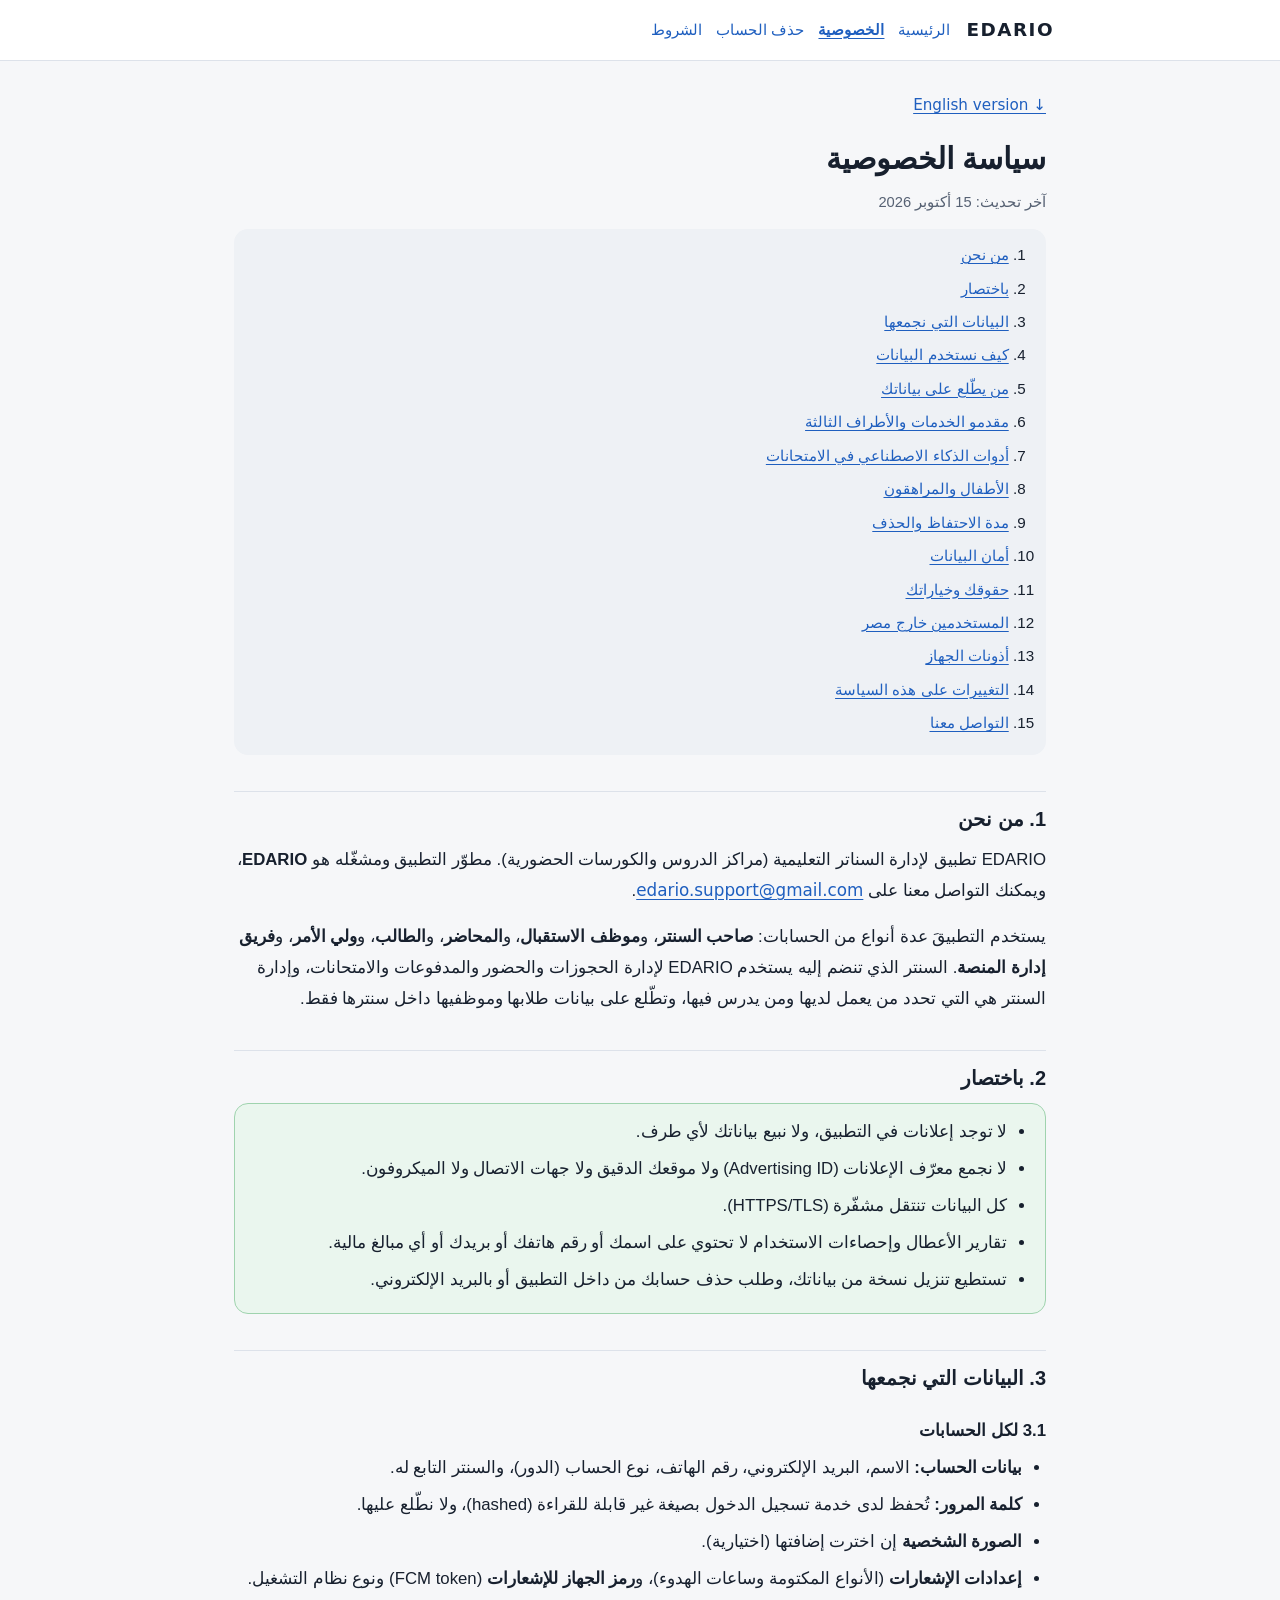
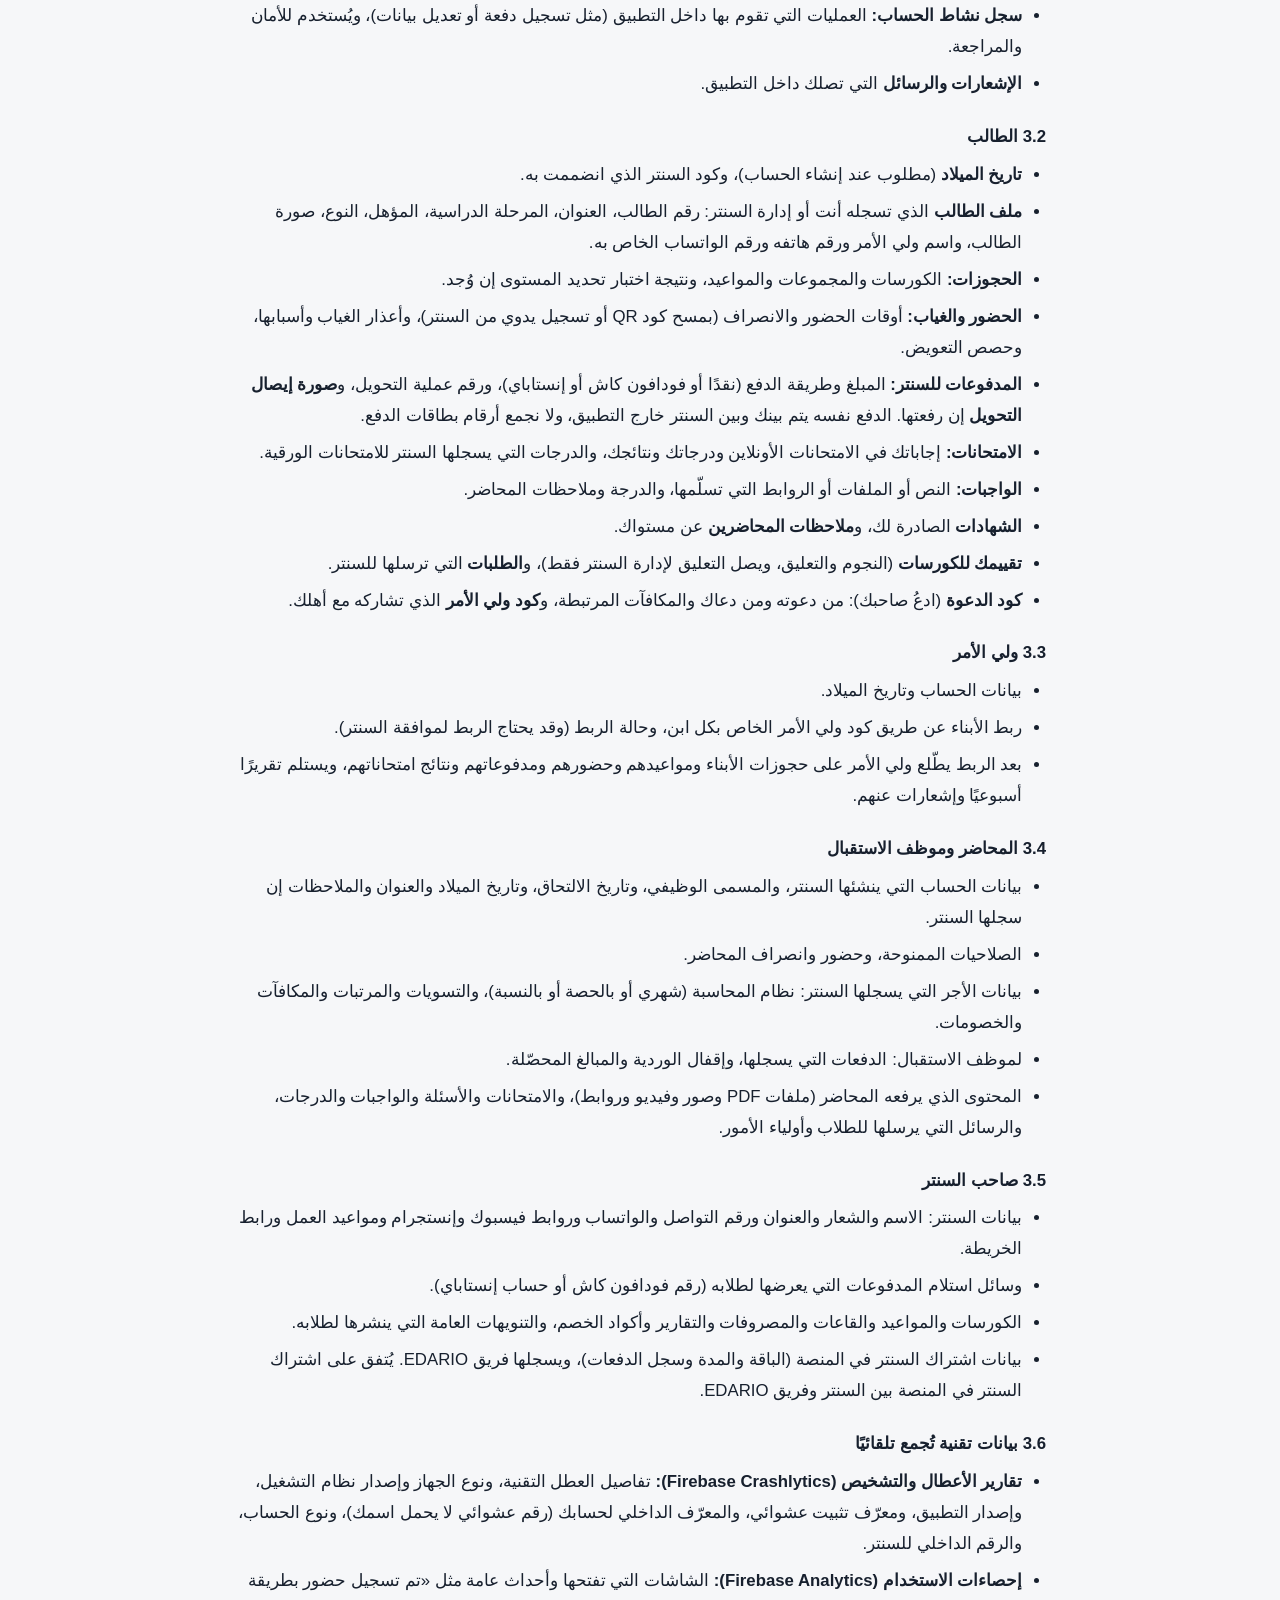
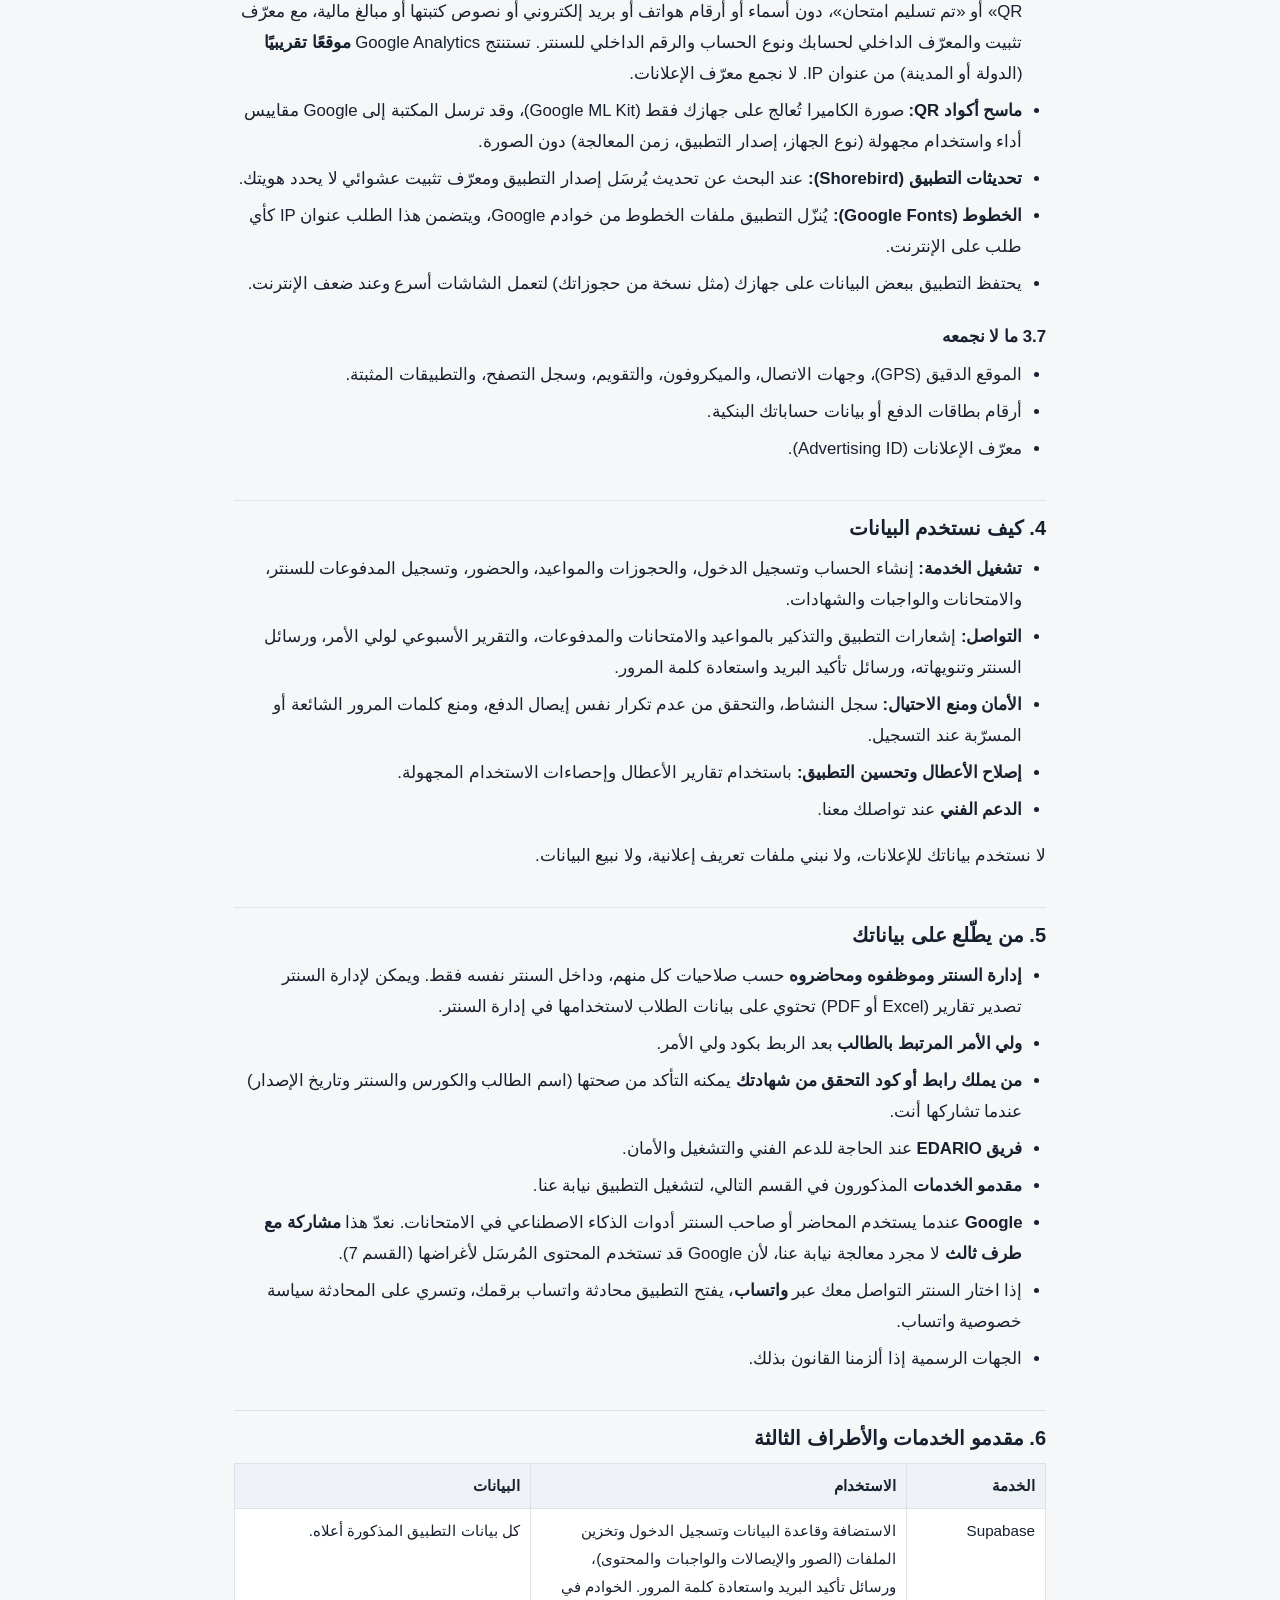
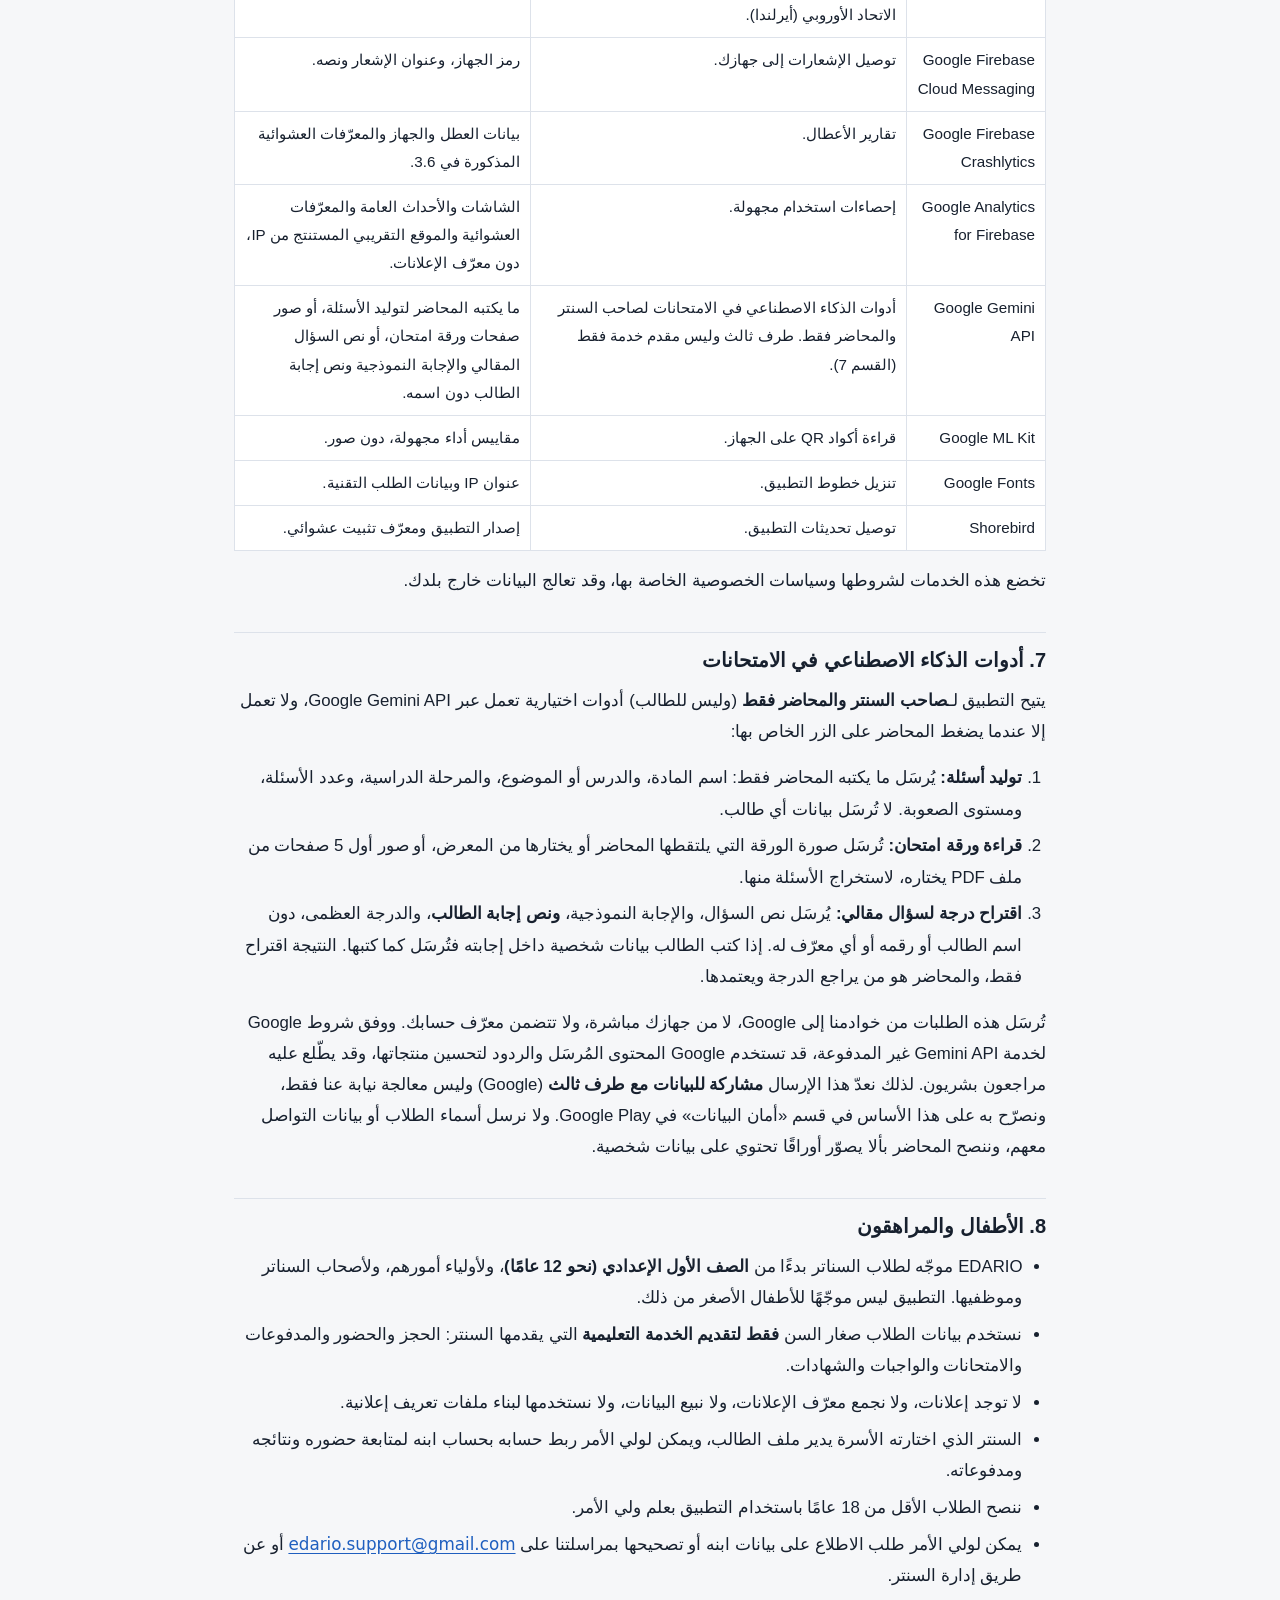
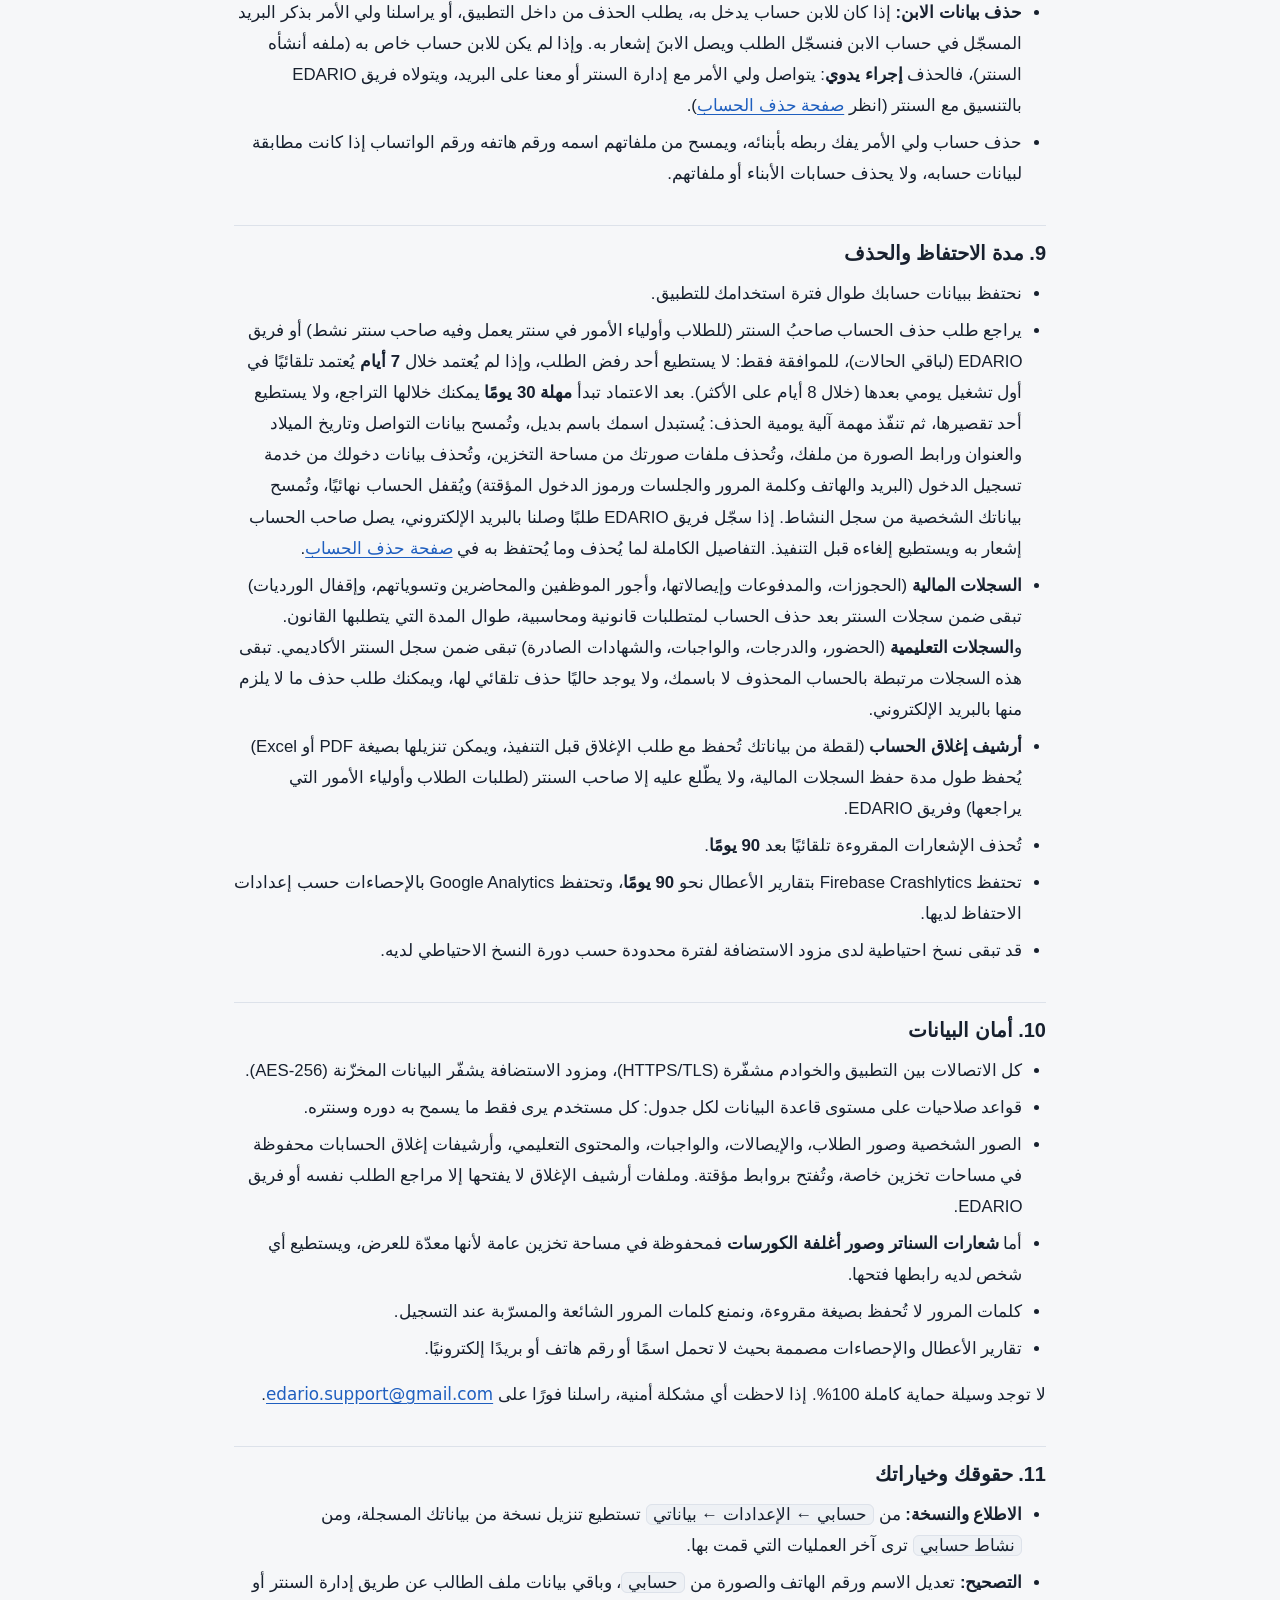
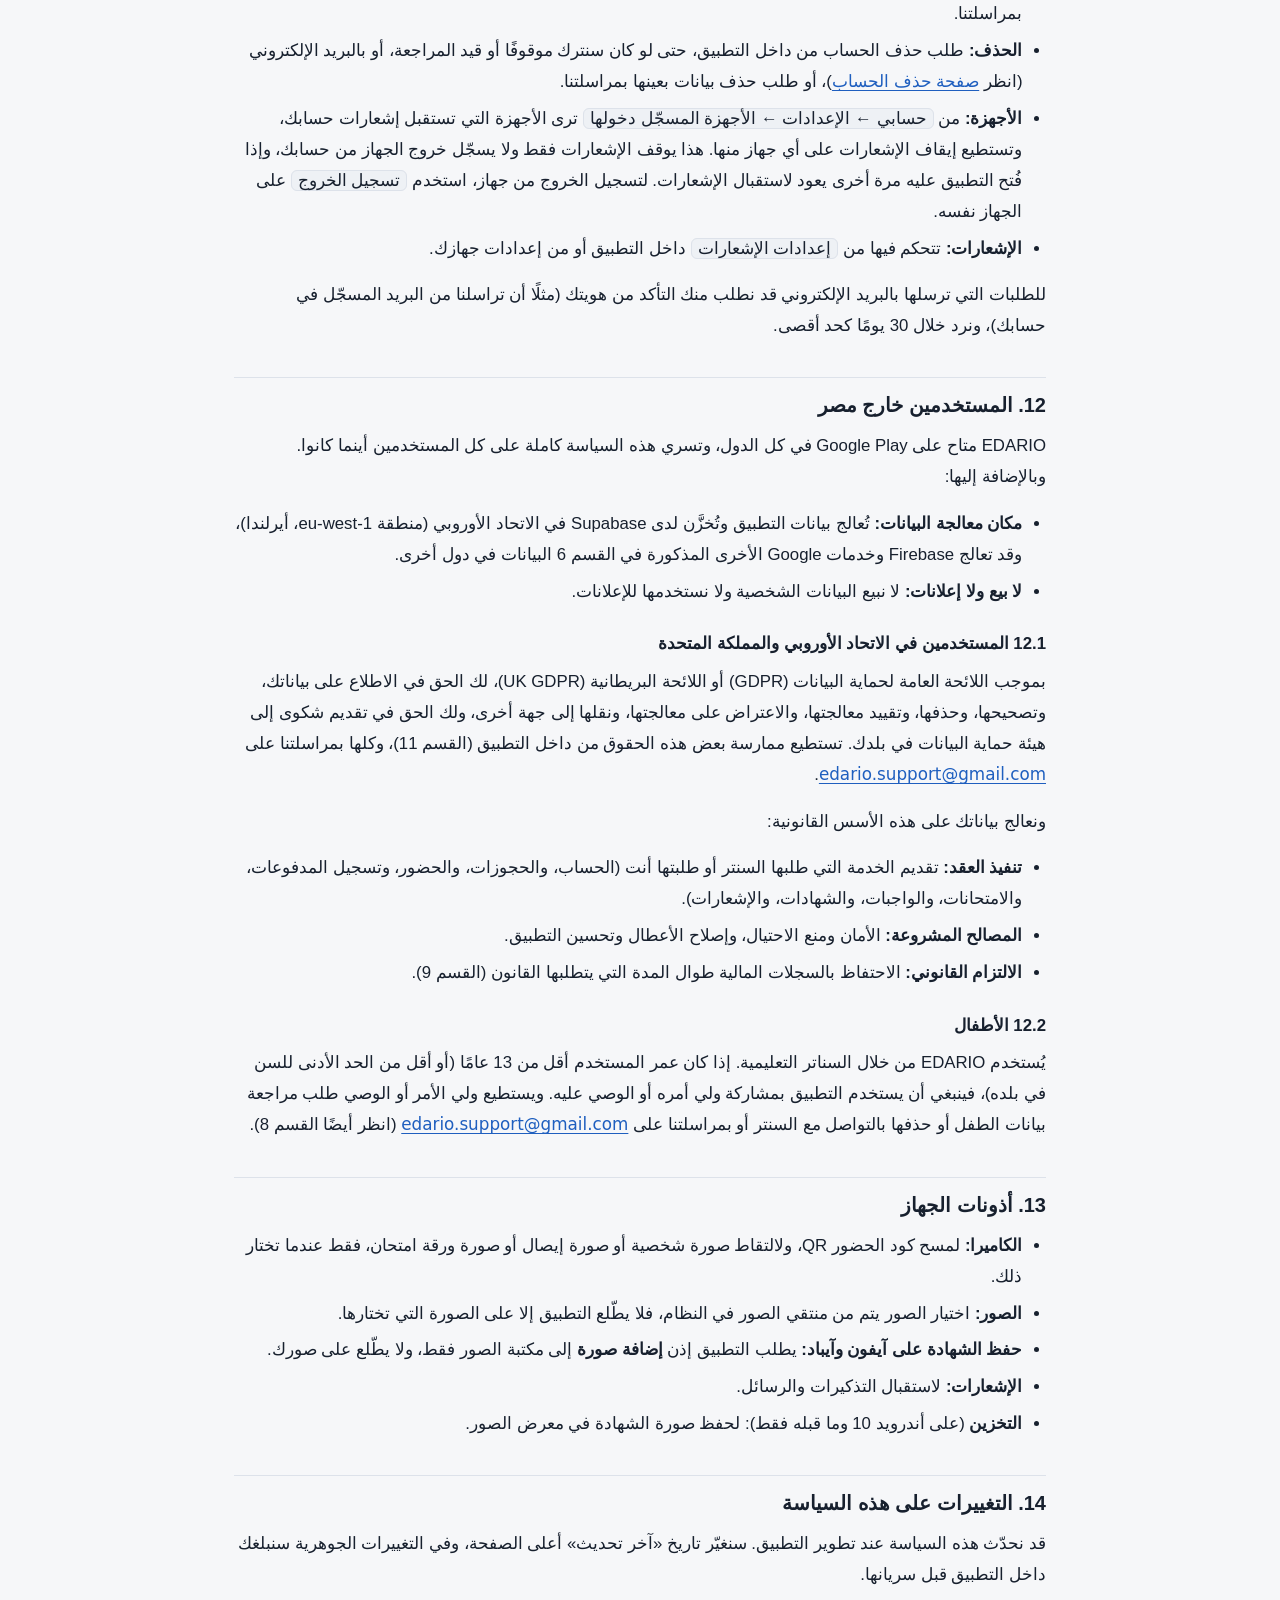
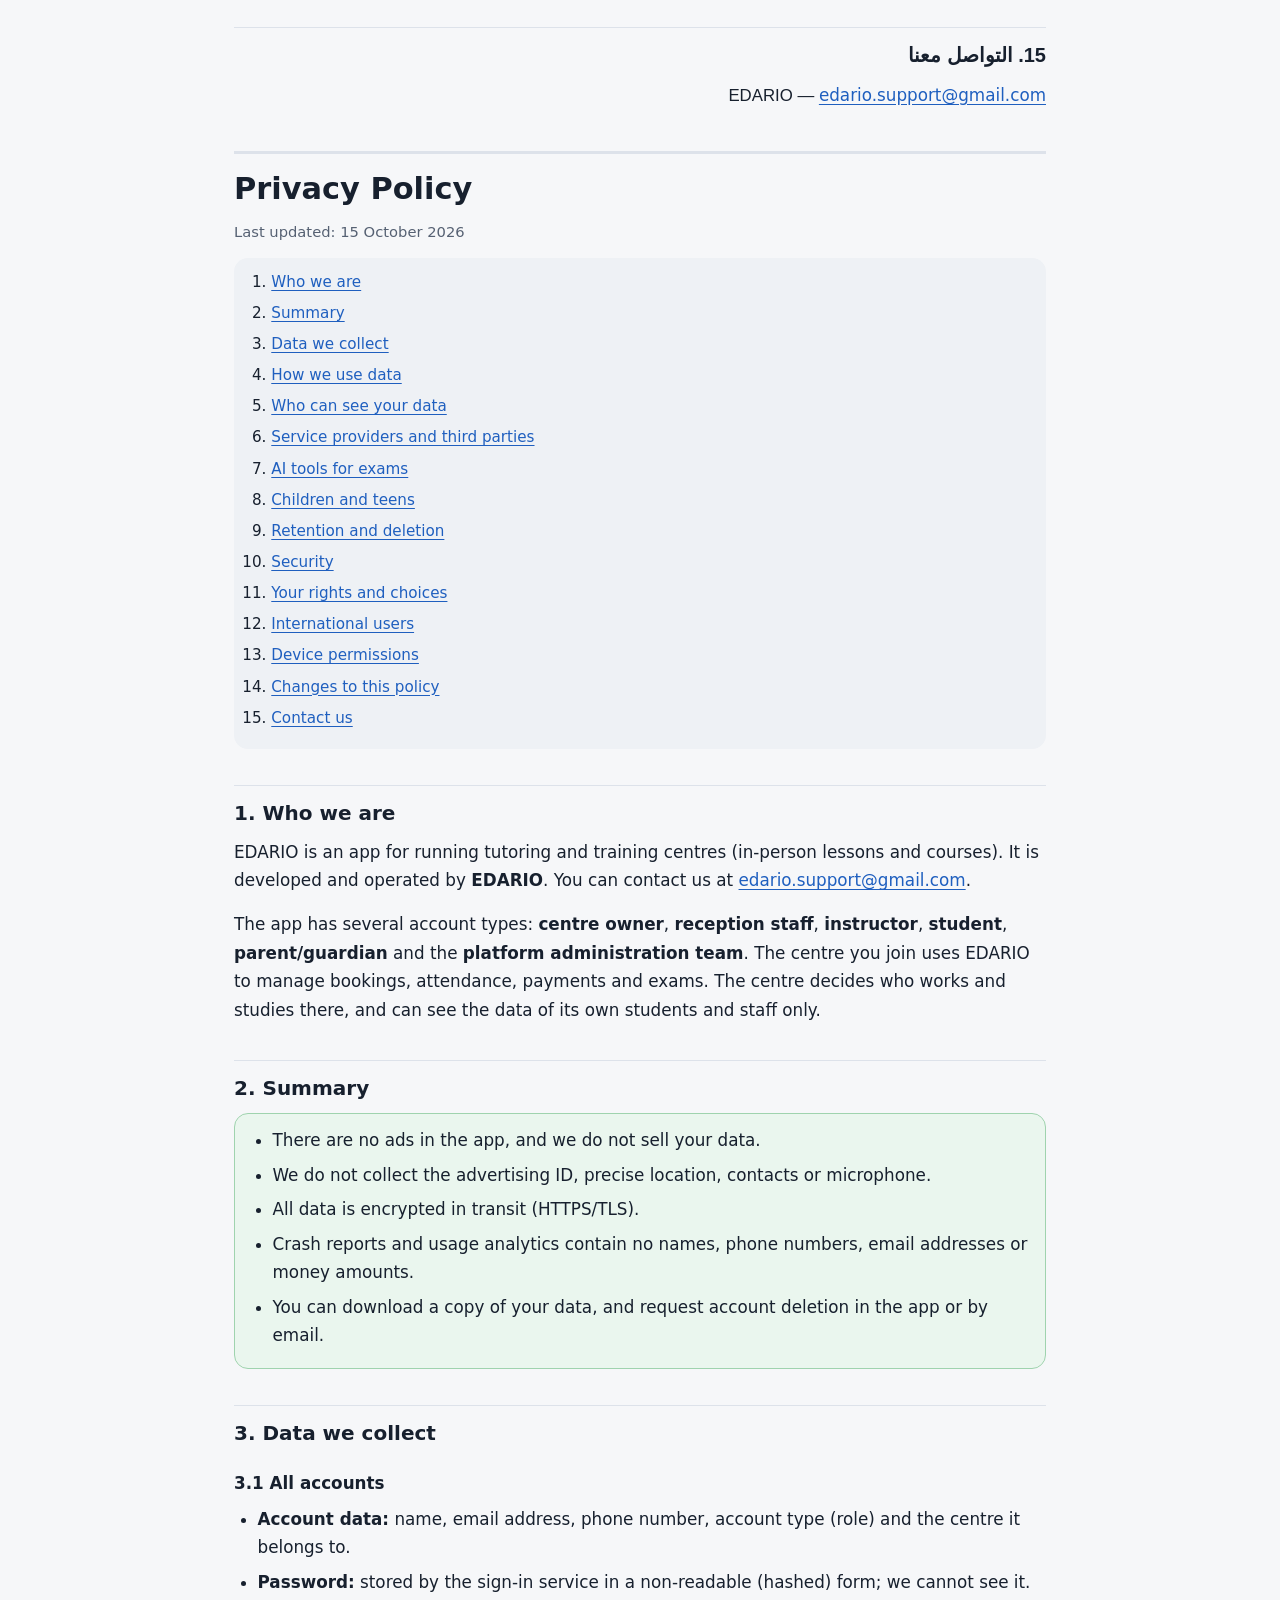
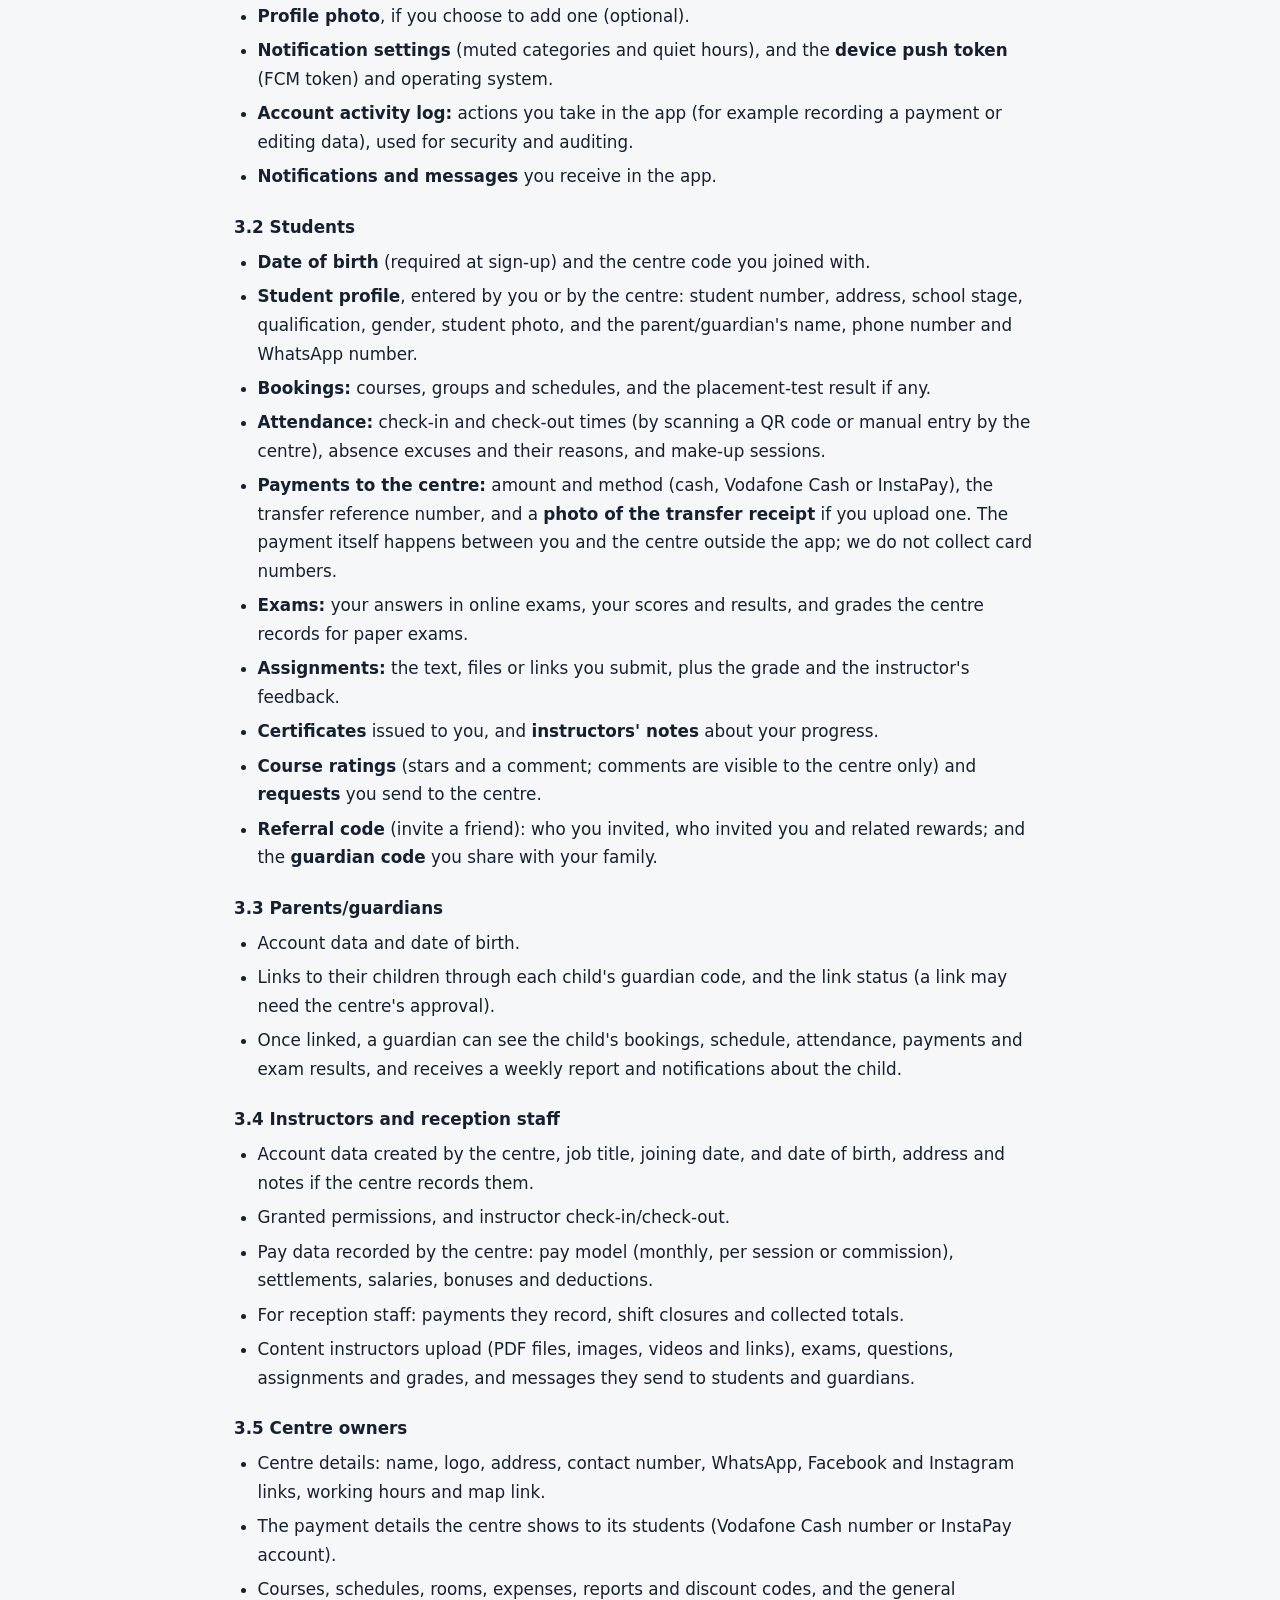
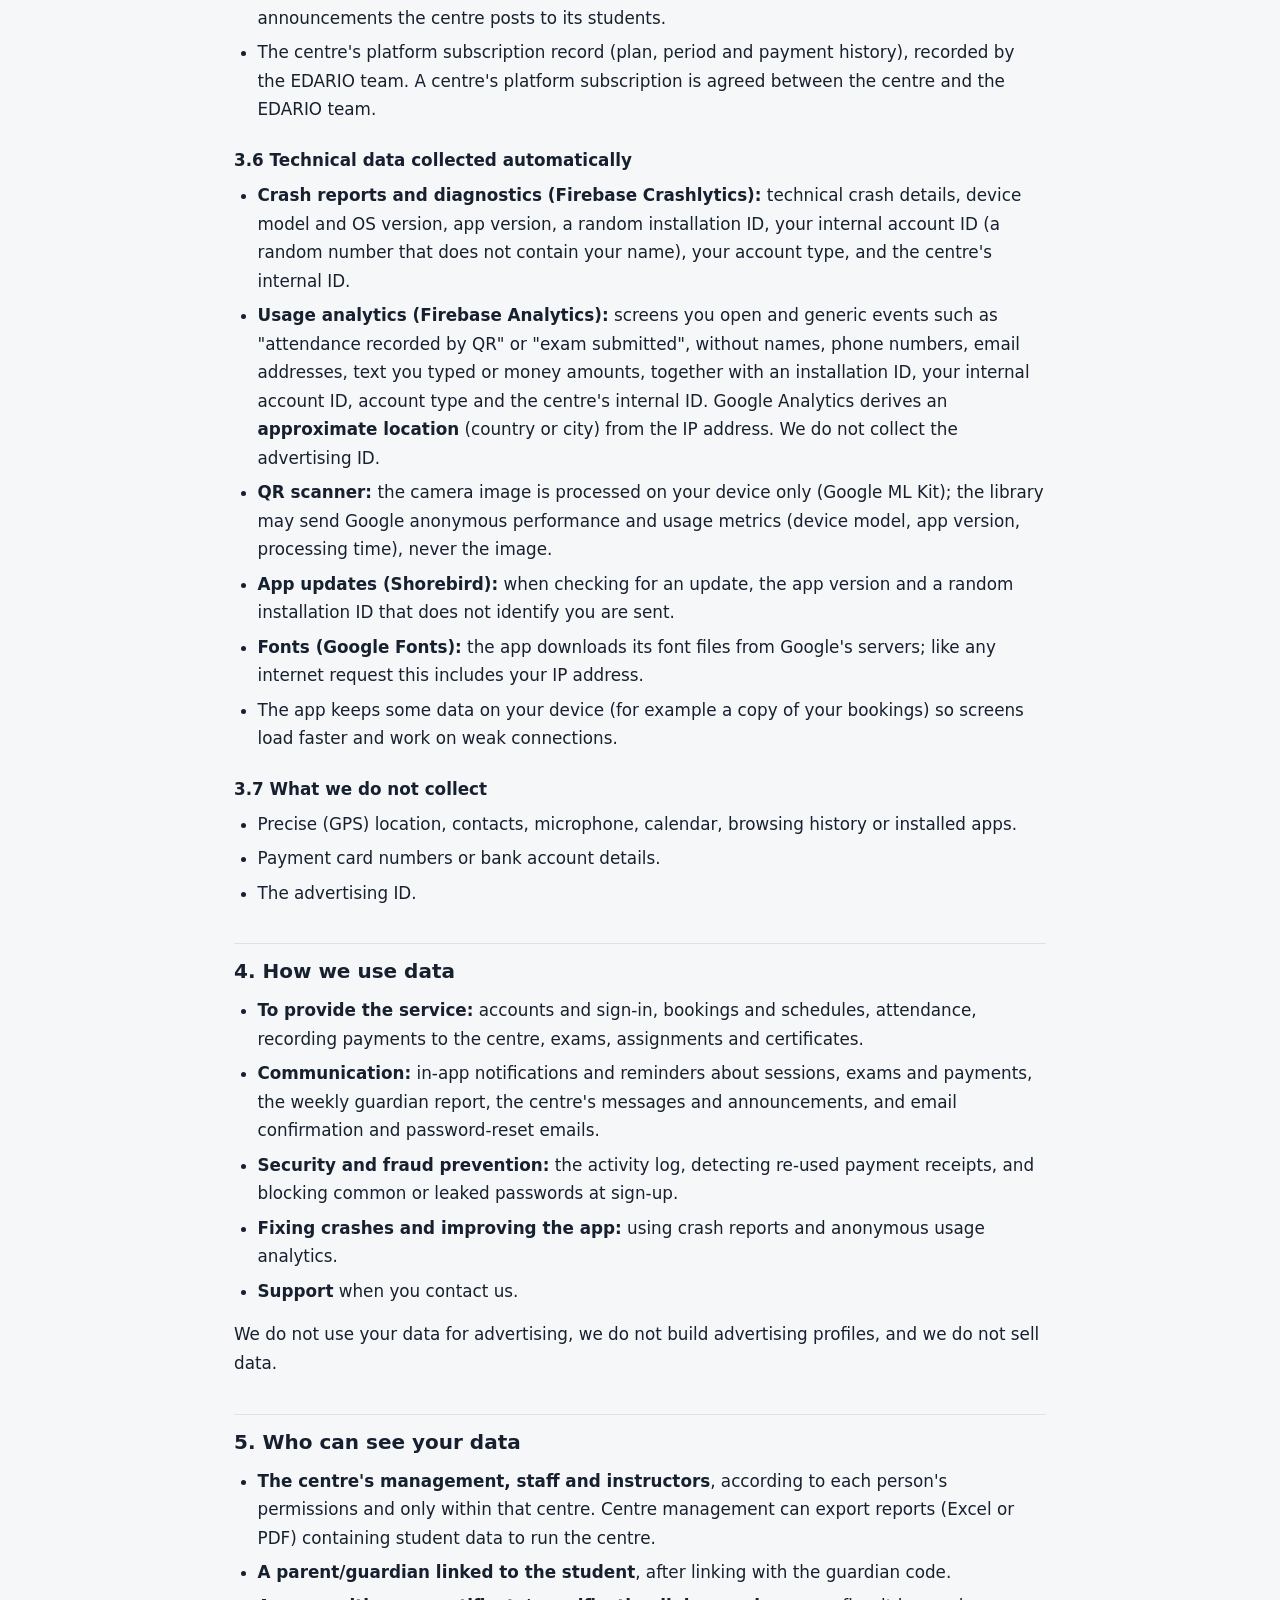
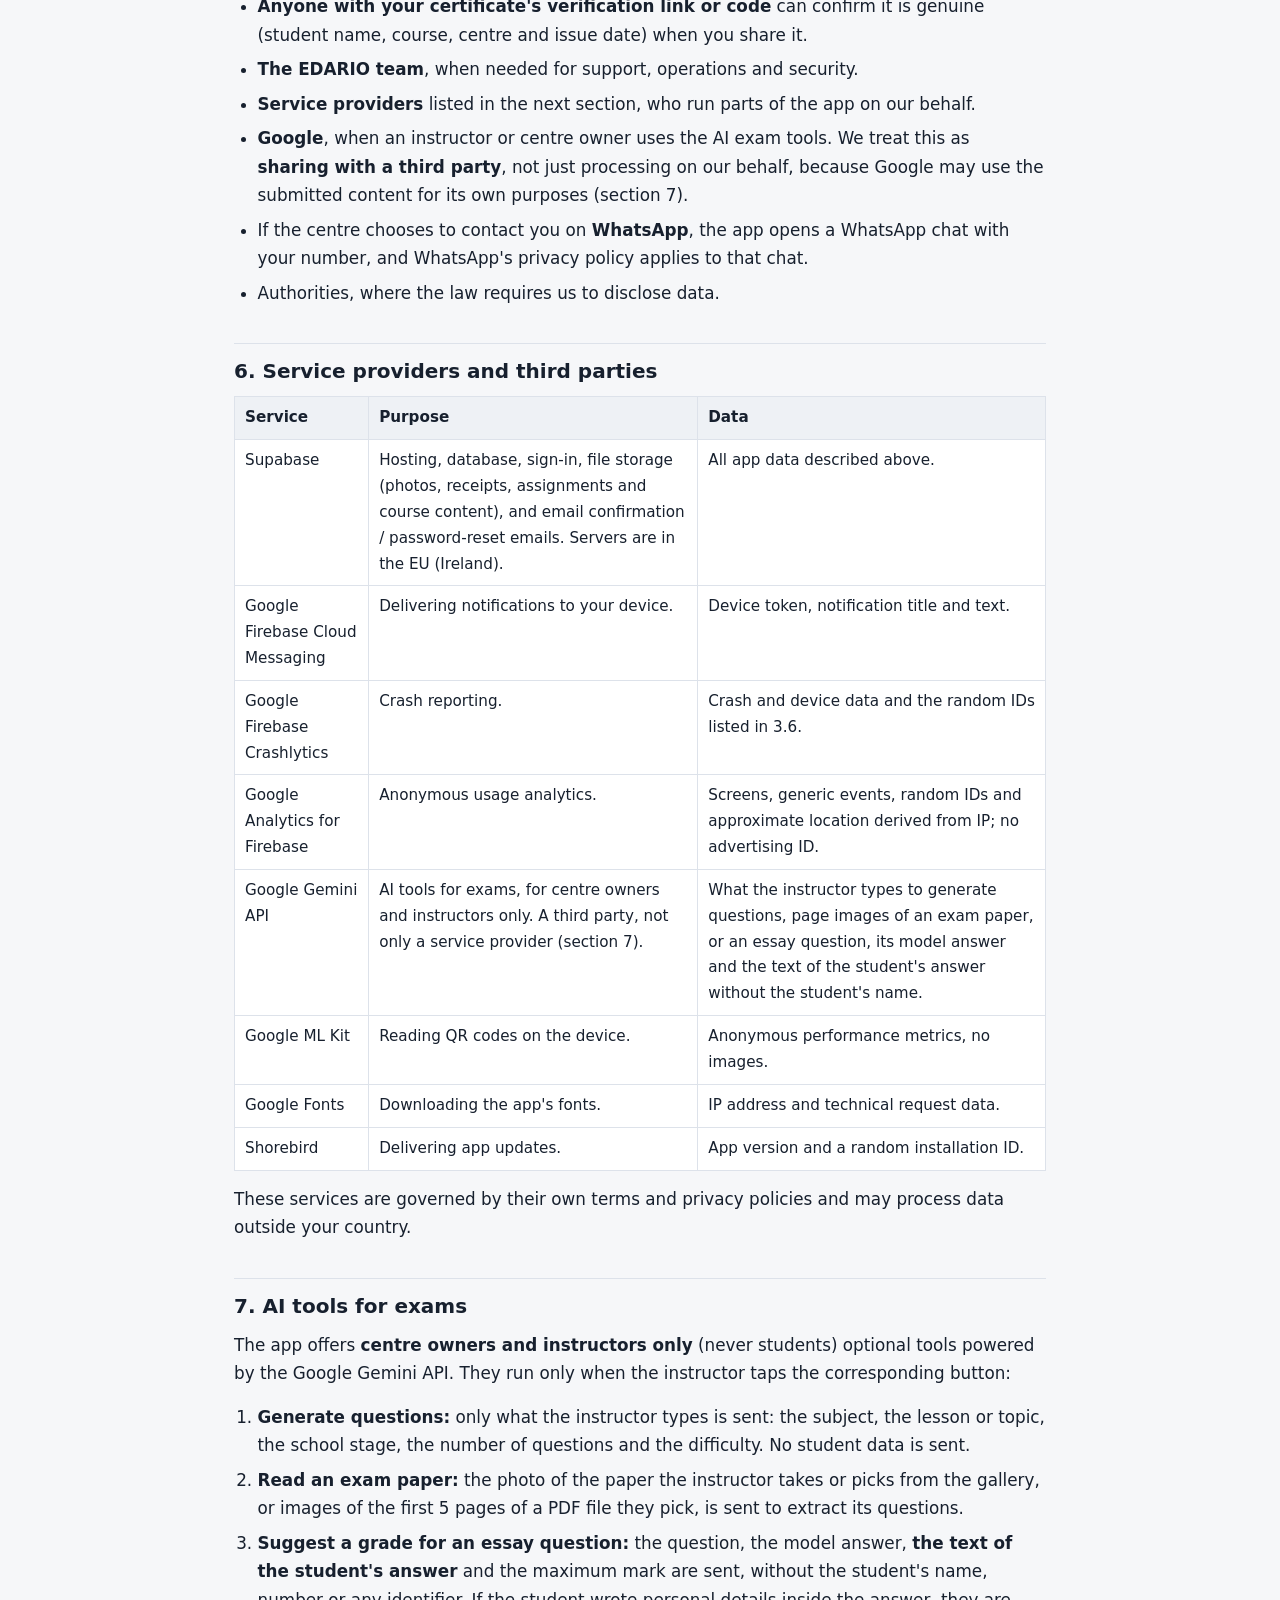
==== privacy.html @ 0d54830d "صفحات EDARIO: الخصوصية وحذف الحساب والشروط Co-Authored-By: Claude Opus 5.5 <noreply@anthropic.com>" ====
<!doctype html>
<html lang="ar" dir="rtl">
<head>
  <meta charset="utf-8">
  <meta name="viewport" content="width=device-width, initial-scale=1">
  <title>سياسة الخصوصية — EDARIO | Privacy Policy</title>
  <meta name="description" content="سياسة خصوصية تطبيق EDARIO لإدارة السناتر التعليمية. EDARIO privacy policy.">
  <meta name="color-scheme" content="light dark">
  <link rel="stylesheet" href="style.css">
</head>
<body>
  <header class="site-header">
    <div class="inner">
      <a class="brand" href="index.html" lang="en" dir="ltr">EDARIO</a>
      <nav class="site-nav" aria-label="الصفحات">
        <a href="index.html">الرئيسية</a>
        <a href="privacy.html" aria-current="page">الخصوصية</a>
        <a href="delete-account.html">حذف الحساب</a>
        <a href="terms.html">الشروط</a>
      </nav>
    </div>
  </header>

  <main>
    <a class="lang-switch" href="#en" lang="en" dir="ltr">English version ↓</a>

    <!-- ===================================================== العربية -->
    <h1>سياسة الخصوصية</h1>
    <p class="meta">آخر تحديث: 15 أكتوبر 2026</p>

    <nav class="toc" aria-label="محتويات الصفحة">
      <ol>
        <li><a href="#ar-who">من نحن</a></li>
        <li><a href="#ar-summary">باختصار</a></li>
        <li><a href="#ar-data">البيانات التي نجمعها</a></li>
        <li><a href="#ar-use">كيف نستخدم البيانات</a></li>
        <li><a href="#ar-access">من يطّلع على بياناتك</a></li>
        <li><a href="#ar-processors">مقدمو الخدمات والأطراف الثالثة</a></li>
        <li><a href="#ar-ai">أدوات الذكاء الاصطناعي في الامتحانات</a></li>
        <li><a href="#ar-children">الأطفال والمراهقون</a></li>
        <li><a href="#ar-retention">مدة الاحتفاظ والحذف</a></li>
        <li><a href="#ar-security">أمان البيانات</a></li>
        <li><a href="#ar-rights">حقوقك وخياراتك</a></li>
        <li><a href="#ar-international">المستخدمين خارج مصر</a></li>
        <li><a href="#ar-permissions">أذونات الجهاز</a></li>
        <li><a href="#ar-changes">التغييرات على هذه السياسة</a></li>
        <li><a href="#ar-contact">التواصل معنا</a></li>
      </ol>
    </nav>

    <h2 id="ar-who">1. من نحن</h2>
    <p>
      EDARIO تطبيق لإدارة السناتر التعليمية (مراكز الدروس والكورسات الحضورية). مطوّر التطبيق ومشغّله هو
      <strong>EDARIO</strong>، ويمكنك التواصل معنا على
      <a class="email" href="mailto:edario.support@gmail.com">edario.support@gmail.com</a>.
    </p>
    <p>
      يستخدم التطبيقَ عدة أنواع من الحسابات: <strong>صاحب السنتر</strong>، و<strong>موظف الاستقبال</strong>،
      و<strong>المحاضر</strong>، و<strong>الطالب</strong>، و<strong>ولي الأمر</strong>، و<strong>فريق إدارة المنصة</strong>.
      السنتر الذي تنضم إليه يستخدم EDARIO لإدارة الحجوزات والحضور والمدفوعات والامتحانات،
      وإدارة السنتر هي التي تحدد من يعمل لديها ومن يدرس فيها، وتطّلع على بيانات طلابها وموظفيها داخل سنترها فقط.
    </p>

    <h2 id="ar-summary">2. باختصار</h2>
    <div class="ok">
      <ul>
        <li>لا توجد إعلانات في التطبيق، ولا نبيع بياناتك لأي طرف.</li>
        <li>لا نجمع معرّف الإعلانات (Advertising ID) ولا موقعك الدقيق ولا جهات الاتصال ولا الميكروفون.</li>
        <li>كل البيانات تنتقل مشفّرة (HTTPS/TLS).</li>
        <li>تقارير الأعطال وإحصاءات الاستخدام لا تحتوي على اسمك أو رقم هاتفك أو بريدك أو أي مبالغ مالية.</li>
        <li>تستطيع تنزيل نسخة من بياناتك، وطلب حذف حسابك من داخل التطبيق أو بالبريد الإلكتروني.</li>
      </ul>
    </div>

    <h2 id="ar-data">3. البيانات التي نجمعها</h2>

    <h3>3.1 لكل الحسابات</h3>
    <ul>
      <li><strong>بيانات الحساب:</strong> الاسم، البريد الإلكتروني، رقم الهاتف، نوع الحساب (الدور)، والسنتر التابع له.</li>
      <li><strong>كلمة المرور:</strong> تُحفظ لدى خدمة تسجيل الدخول بصيغة غير قابلة للقراءة (hashed)، ولا نطّلع عليها.</li>
      <li><strong>الصورة الشخصية</strong> إن اخترت إضافتها (اختيارية).</li>
      <li><strong>إعدادات الإشعارات</strong> (الأنواع المكتومة وساعات الهدوء)، و<strong>رمز الجهاز للإشعارات</strong> (FCM token) ونوع نظام التشغيل.</li>
      <li><strong>سجل نشاط الحساب:</strong> العمليات التي تقوم بها داخل التطبيق (مثل تسجيل دفعة أو تعديل بيانات)، ويُستخدم للأمان والمراجعة.</li>
      <li><strong>الإشعارات والرسائل</strong> التي تصلك داخل التطبيق.</li>
    </ul>

    <h3>3.2 الطالب</h3>
    <ul>
      <li><strong>تاريخ الميلاد</strong> (مطلوب عند إنشاء الحساب)، وكود السنتر الذي انضممت به.</li>
      <li><strong>ملف الطالب</strong> الذي تسجله أنت أو إدارة السنتر: رقم الطالب، العنوان، المرحلة الدراسية، المؤهل، النوع، صورة الطالب، واسم ولي الأمر ورقم هاتفه ورقم الواتساب الخاص به.</li>
      <li><strong>الحجوزات:</strong> الكورسات والمجموعات والمواعيد، ونتيجة اختبار تحديد المستوى إن وُجد.</li>
      <li><strong>الحضور والغياب:</strong> أوقات الحضور والانصراف (بمسح كود QR أو تسجيل يدوي من السنتر)، وأعذار الغياب وأسبابها، وحصص التعويض.</li>
      <li><strong>المدفوعات للسنتر:</strong> المبلغ وطريقة الدفع (نقدًا أو فودافون كاش أو إنستاباي)، ورقم عملية التحويل، و<strong>صورة إيصال التحويل</strong> إن رفعتها. الدفع نفسه يتم بينك وبين السنتر خارج التطبيق، ولا نجمع أرقام بطاقات الدفع.</li>
      <li><strong>الامتحانات:</strong> إجاباتك في الامتحانات الأونلاين ودرجاتك ونتائجك، والدرجات التي يسجلها السنتر للامتحانات الورقية.</li>
      <li><strong>الواجبات:</strong> النص أو الملفات أو الروابط التي تسلّمها، والدرجة وملاحظات المحاضر.</li>
      <li><strong>الشهادات</strong> الصادرة لك، و<strong>ملاحظات المحاضرين</strong> عن مستواك.</li>
      <li><strong>تقييمك للكورسات</strong> (النجوم والتعليق، ويصل التعليق لإدارة السنتر فقط)، و<strong>الطلبات</strong> التي ترسلها للسنتر.</li>
      <li><strong>كود الدعوة</strong> (ادعُ صاحبك): من دعوته ومن دعاك والمكافآت المرتبطة، و<strong>كود ولي الأمر</strong> الذي تشاركه مع أهلك.</li>
    </ul>

    <h3>3.3 ولي الأمر</h3>
    <ul>
      <li>بيانات الحساب وتاريخ الميلاد.</li>
      <li>ربط الأبناء عن طريق كود ولي الأمر الخاص بكل ابن، وحالة الربط (وقد يحتاج الربط لموافقة السنتر).</li>
      <li>بعد الربط يطّلع ولي الأمر على حجوزات الأبناء ومواعيدهم وحضورهم ومدفوعاتهم ونتائج امتحاناتهم، ويستلم تقريرًا أسبوعيًا وإشعارات عنهم.</li>
    </ul>

    <h3>3.4 المحاضر وموظف الاستقبال</h3>
    <ul>
      <li>بيانات الحساب التي ينشئها السنتر، والمسمى الوظيفي، وتاريخ الالتحاق، وتاريخ الميلاد والعنوان والملاحظات إن سجلها السنتر.</li>
      <li>الصلاحيات الممنوحة، وحضور وانصراف المحاضر.</li>
      <li>بيانات الأجر التي يسجلها السنتر: نظام المحاسبة (شهري أو بالحصة أو بالنسبة)، والتسويات والمرتبات والمكافآت والخصومات.</li>
      <li>لموظف الاستقبال: الدفعات التي يسجلها، وإقفال الوردية والمبالغ المحصّلة.</li>
      <li>المحتوى الذي يرفعه المحاضر (ملفات PDF وصور وفيديو وروابط)، والامتحانات والأسئلة والواجبات والدرجات، والرسائل التي يرسلها للطلاب وأولياء الأمور.</li>
    </ul>

    <h3>3.5 صاحب السنتر</h3>
    <ul>
      <li>بيانات السنتر: الاسم والشعار والعنوان ورقم التواصل والواتساب وروابط فيسبوك وإنستجرام ومواعيد العمل ورابط الخريطة.</li>
      <li>وسائل استلام المدفوعات التي يعرضها لطلابه (رقم فودافون كاش أو حساب إنستاباي).</li>
      <li>الكورسات والمواعيد والقاعات والمصروفات والتقارير وأكواد الخصم، والتنويهات العامة التي ينشرها لطلابه.</li>
      <li>بيانات اشتراك السنتر في المنصة (الباقة والمدة وسجل الدفعات)، ويسجلها فريق EDARIO. يُتفق على اشتراك السنتر في المنصة بين السنتر وفريق EDARIO.</li>
    </ul>

    <h3>3.6 بيانات تقنية تُجمع تلقائيًا</h3>
    <ul>
      <li>
        <strong>تقارير الأعطال والتشخيص (Firebase Crashlytics):</strong> تفاصيل العطل التقنية، ونوع الجهاز وإصدار نظام التشغيل،
        وإصدار التطبيق، ومعرّف تثبيت عشوائي، والمعرّف الداخلي لحسابك (رقم عشوائي لا يحمل اسمك)، ونوع الحساب، والرقم الداخلي للسنتر.
      </li>
      <li>
        <strong>إحصاءات الاستخدام (Firebase Analytics):</strong> الشاشات التي تفتحها وأحداث عامة مثل
        «تم تسجيل حضور بطريقة QR» أو «تم تسليم امتحان»، دون أسماء أو أرقام هواتف أو بريد إلكتروني أو نصوص كتبتها أو مبالغ مالية،
        مع معرّف تثبيت والمعرّف الداخلي لحسابك ونوع الحساب والرقم الداخلي للسنتر.
        تستنتج Google Analytics <strong>موقعًا تقريبيًا</strong> (الدولة أو المدينة) من عنوان IP. لا نجمع معرّف الإعلانات.
      </li>
      <li>
        <strong>ماسح أكواد QR:</strong> صورة الكاميرا تُعالج على جهازك فقط (Google ML Kit)، وقد ترسل المكتبة إلى Google
        مقاييس أداء واستخدام مجهولة (نوع الجهاز، إصدار التطبيق، زمن المعالجة) دون الصورة.
      </li>
      <li><strong>تحديثات التطبيق (Shorebird):</strong> عند البحث عن تحديث يُرسَل إصدار التطبيق ومعرّف تثبيت عشوائي لا يحدد هويتك.</li>
      <li><strong>الخطوط (Google Fonts):</strong> يُنزّل التطبيق ملفات الخطوط من خوادم Google، ويتضمن هذا الطلب عنوان IP كأي طلب على الإنترنت.</li>
      <li>يحتفظ التطبيق ببعض البيانات على جهازك (مثل نسخة من حجوزاتك) لتعمل الشاشات أسرع وعند ضعف الإنترنت.</li>
    </ul>

    <h3>3.7 ما لا نجمعه</h3>
    <ul>
      <li>الموقع الدقيق (GPS)، وجهات الاتصال، والميكروفون، والتقويم، وسجل التصفح، والتطبيقات المثبتة.</li>
      <li>أرقام بطاقات الدفع أو بيانات حساباتك البنكية.</li>
      <li>معرّف الإعلانات (Advertising ID).</li>
    </ul>

    <h2 id="ar-use">4. كيف نستخدم البيانات</h2>
    <ul>
      <li><strong>تشغيل الخدمة:</strong> إنشاء الحساب وتسجيل الدخول، والحجوزات والمواعيد، والحضور، وتسجيل المدفوعات للسنتر، والامتحانات والواجبات والشهادات.</li>
      <li><strong>التواصل:</strong> إشعارات التطبيق والتذكير بالمواعيد والامتحانات والمدفوعات، والتقرير الأسبوعي لولي الأمر، ورسائل السنتر وتنويهاته، ورسائل تأكيد البريد واستعادة كلمة المرور.</li>
      <li><strong>الأمان ومنع الاحتيال:</strong> سجل النشاط، والتحقق من عدم تكرار نفس إيصال الدفع، ومنع كلمات المرور الشائعة أو المسرّبة عند التسجيل.</li>
      <li><strong>إصلاح الأعطال وتحسين التطبيق:</strong> باستخدام تقارير الأعطال وإحصاءات الاستخدام المجهولة.</li>
      <li><strong>الدعم الفني</strong> عند تواصلك معنا.</li>
    </ul>
    <p>لا نستخدم بياناتك للإعلانات، ولا نبني ملفات تعريف إعلانية، ولا نبيع البيانات.</p>

    <h2 id="ar-access">5. من يطّلع على بياناتك</h2>
    <ul>
      <li><strong>إدارة السنتر وموظفوه ومحاضروه</strong> حسب صلاحيات كل منهم، وداخل السنتر نفسه فقط. ويمكن لإدارة السنتر تصدير تقارير (Excel أو PDF) تحتوي على بيانات الطلاب لاستخدامها في إدارة السنتر.</li>
      <li><strong>ولي الأمر المرتبط بالطالب</strong> بعد الربط بكود ولي الأمر.</li>
      <li><strong>من يملك رابط أو كود التحقق من شهادتك</strong> يمكنه التأكد من صحتها (اسم الطالب والكورس والسنتر وتاريخ الإصدار) عندما تشاركها أنت.</li>
      <li><strong>فريق EDARIO</strong> عند الحاجة للدعم الفني والتشغيل والأمان.</li>
      <li><strong>مقدمو الخدمات</strong> المذكورون في القسم التالي، لتشغيل التطبيق نيابة عنا.</li>
      <li><strong>Google</strong> عندما يستخدم المحاضر أو صاحب السنتر أدوات الذكاء الاصطناعي في الامتحانات. نعدّ هذا <strong>مشاركة مع طرف ثالث</strong> لا مجرد معالجة نيابة عنا، لأن Google قد تستخدم المحتوى المُرسَل لأغراضها (القسم 7).</li>
      <li>إذا اختار السنتر التواصل معك عبر <strong>واتساب</strong>، يفتح التطبيق محادثة واتساب برقمك، وتسري على المحادثة سياسة خصوصية واتساب.</li>
      <li>الجهات الرسمية إذا ألزمنا القانون بذلك.</li>
    </ul>

    <h2 id="ar-processors">6. مقدمو الخدمات والأطراف الثالثة</h2>
    <div class="table-wrap">
      <table>
        <thead>
          <tr><th>الخدمة</th><th>الاستخدام</th><th>البيانات</th></tr>
        </thead>
        <tbody>
          <tr>
            <td>Supabase</td>
            <td>الاستضافة وقاعدة البيانات وتسجيل الدخول وتخزين الملفات (الصور والإيصالات والواجبات والمحتوى)، ورسائل تأكيد البريد واستعادة كلمة المرور. الخوادم في الاتحاد الأوروبي (أيرلندا).</td>
            <td>كل بيانات التطبيق المذكورة أعلاه.</td>
          </tr>
          <tr>
            <td>Google Firebase Cloud Messaging</td>
            <td>توصيل الإشعارات إلى جهازك.</td>
            <td>رمز الجهاز، وعنوان الإشعار ونصه.</td>
          </tr>
          <tr>
            <td>Google Firebase Crashlytics</td>
            <td>تقارير الأعطال.</td>
            <td>بيانات العطل والجهاز والمعرّفات العشوائية المذكورة في 3.6.</td>
          </tr>
          <tr>
            <td>Google Analytics for Firebase</td>
            <td>إحصاءات استخدام مجهولة.</td>
            <td>الشاشات والأحداث العامة والمعرّفات العشوائية والموقع التقريبي المستنتج من IP، دون معرّف الإعلانات.</td>
          </tr>
          <tr>
            <td>Google Gemini API</td>
            <td>أدوات الذكاء الاصطناعي في الامتحانات لصاحب السنتر والمحاضر فقط. طرف ثالث وليس مقدم خدمة فقط (القسم 7).</td>
            <td>ما يكتبه المحاضر لتوليد الأسئلة، أو صور صفحات ورقة امتحان، أو نص السؤال المقالي والإجابة النموذجية ونص إجابة الطالب دون اسمه.</td>
          </tr>
          <tr>
            <td>Google ML Kit</td>
            <td>قراءة أكواد QR على الجهاز.</td>
            <td>مقاييس أداء مجهولة، دون صور.</td>
          </tr>
          <tr>
            <td>Google Fonts</td>
            <td>تنزيل خطوط التطبيق.</td>
            <td>عنوان IP وبيانات الطلب التقنية.</td>
          </tr>
          <tr>
            <td>Shorebird</td>
            <td>توصيل تحديثات التطبيق.</td>
            <td>إصدار التطبيق ومعرّف تثبيت عشوائي.</td>
          </tr>
        </tbody>
      </table>
    </div>
    <p>تخضع هذه الخدمات لشروطها وسياسات الخصوصية الخاصة بها، وقد تعالج البيانات خارج بلدك.</p>

    <h2 id="ar-ai">7. أدوات الذكاء الاصطناعي في الامتحانات</h2>
    <p>
      يتيح التطبيق لـ<strong>صاحب السنتر والمحاضر فقط</strong> (وليس للطالب) أدوات اختيارية تعمل عبر Google Gemini API،
      ولا تعمل إلا عندما يضغط المحاضر على الزر الخاص بها:
    </p>
    <ol>
      <li><strong>توليد أسئلة:</strong> يُرسَل ما يكتبه المحاضر فقط: اسم المادة، والدرس أو الموضوع، والمرحلة الدراسية، وعدد الأسئلة، ومستوى الصعوبة. لا تُرسَل بيانات أي طالب.</li>
      <li><strong>قراءة ورقة امتحان:</strong> تُرسَل صورة الورقة التي يلتقطها المحاضر أو يختارها من المعرض، أو صور أول 5 صفحات من ملف PDF يختاره، لاستخراج الأسئلة منها.</li>
      <li><strong>اقتراح درجة لسؤال مقالي:</strong> يُرسَل نص السؤال، والإجابة النموذجية، <strong>ونص إجابة الطالب</strong>، والدرجة العظمى، دون اسم الطالب أو رقمه أو أي معرّف له. إذا كتب الطالب بيانات شخصية داخل إجابته فتُرسَل كما كتبها. النتيجة اقتراح فقط، والمحاضر هو من يراجع الدرجة ويعتمدها.</li>
    </ol>
    <p>
      تُرسَل هذه الطلبات من خوادمنا إلى Google، لا من جهازك مباشرة، ولا تتضمن معرّف حسابك.
      ووفق شروط Google لخدمة Gemini API غير المدفوعة، قد تستخدم Google المحتوى المُرسَل والردود لتحسين منتجاتها،
      وقد يطّلع عليه مراجعون بشريون. لذلك نعدّ هذا الإرسال <strong>مشاركة للبيانات مع طرف ثالث</strong> (Google) وليس معالجة نيابة عنا فقط،
      ونصرّح به على هذا الأساس في قسم «أمان البيانات» في Google Play.
      ولا نرسل أسماء الطلاب أو بيانات التواصل معهم، وننصح المحاضر بألا يصوّر أوراقًا تحتوي على بيانات شخصية.
    </p>

    <h2 id="ar-children">8. الأطفال والمراهقون</h2>
    <ul>
      <li>EDARIO موجّه لطلاب السناتر بدءًا من <strong>الصف الأول الإعدادي (نحو 12 عامًا)</strong>، ولأولياء أمورهم، ولأصحاب السناتر وموظفيها. التطبيق ليس موجّهًا للأطفال الأصغر من ذلك.</li>
      <li>نستخدم بيانات الطلاب صغار السن <strong>فقط لتقديم الخدمة التعليمية</strong> التي يقدمها السنتر: الحجز والحضور والمدفوعات والامتحانات والواجبات والشهادات.</li>
      <li>لا توجد إعلانات، ولا نجمع معرّف الإعلانات، ولا نبيع البيانات، ولا نستخدمها لبناء ملفات تعريف إعلانية.</li>
      <li>السنتر الذي اختارته الأسرة يدير ملف الطالب، ويمكن لولي الأمر ربط حسابه بحساب ابنه لمتابعة حضوره ونتائجه ومدفوعاته.</li>
      <li>ننصح الطلاب الأقل من 18 عامًا باستخدام التطبيق بعلم ولي الأمر.</li>
      <li>يمكن لولي الأمر طلب الاطلاع على بيانات ابنه أو تصحيحها بمراسلتنا على <a class="email" href="mailto:edario.support@gmail.com">edario.support@gmail.com</a> أو عن طريق إدارة السنتر.</li>
      <li>
        <strong>حذف بيانات الابن:</strong> إذا كان للابن حساب يدخل به، يطلب الحذف من داخل التطبيق، أو يراسلنا ولي الأمر بذكر البريد المسجّل في حساب الابن
        فنسجّل الطلب ويصل الابنَ إشعار به. وإذا لم يكن للابن حساب خاص به (ملفه أنشأه السنتر)، فالحذف <strong>إجراء يدوي</strong>:
        يتواصل ولي الأمر مع إدارة السنتر أو معنا على البريد، ويتولاه فريق EDARIO بالتنسيق مع السنتر
        (انظر <a href="delete-account.html#ar-child">صفحة حذف الحساب</a>).
      </li>
      <li>حذف حساب ولي الأمر يفك ربطه بأبنائه، ويمسح من ملفاتهم اسمه ورقم هاتفه ورقم الواتساب إذا كانت مطابقة لبيانات حسابه، ولا يحذف حسابات الأبناء أو ملفاتهم.</li>
    </ul>

    <h2 id="ar-retention">9. مدة الاحتفاظ والحذف</h2>
    <ul>
      <li>نحتفظ ببيانات حسابك طوال فترة استخدامك للتطبيق.</li>
      <li>
        يراجع طلب حذف الحساب صاحبُ السنتر (للطلاب وأولياء الأمور في سنتر يعمل وفيه صاحب سنتر نشط) أو فريق EDARIO (لباقي الحالات)، للموافقة فقط:
        لا يستطيع أحد رفض الطلب، وإذا لم يُعتمد خلال <strong>7 أيام</strong> يُعتمد تلقائيًا في أول تشغيل يومي بعدها (خلال 8 أيام على الأكثر).
        بعد الاعتماد تبدأ <strong>مهلة 30 يومًا</strong> يمكنك خلالها التراجع، ولا يستطيع أحد تقصيرها، ثم تنفّذ مهمة آلية يومية الحذف:
        يُستبدل اسمك باسم بديل، وتُمسح بيانات التواصل وتاريخ الميلاد والعنوان ورابط الصورة من ملفك، وتُحذف ملفات صورتك من مساحة التخزين،
        وتُحذف بيانات دخولك من خدمة تسجيل الدخول (البريد والهاتف وكلمة المرور والجلسات ورموز الدخول المؤقتة) ويُقفل الحساب نهائيًا،
        وتُمسح بياناتك الشخصية من سجل النشاط.
        إذا سجّل فريق EDARIO طلبًا وصلنا بالبريد الإلكتروني، يصل صاحب الحساب إشعار به ويستطيع إلغاءه قبل التنفيذ.
        التفاصيل الكاملة لما يُحذف وما يُحتفظ به في <a href="delete-account.html">صفحة حذف الحساب</a>.
      </li>
      <li>
        <strong>السجلات المالية</strong> (الحجوزات، والمدفوعات وإيصالاتها، وأجور الموظفين والمحاضرين وتسوياتهم، وإقفال الورديات)
        تبقى ضمن سجلات السنتر بعد حذف الحساب لمتطلبات قانونية ومحاسبية، طوال المدة التي يتطلبها القانون.
        و<strong>السجلات التعليمية</strong> (الحضور، والدرجات، والواجبات، والشهادات الصادرة) تبقى ضمن سجل السنتر الأكاديمي.
        تبقى هذه السجلات مرتبطة بالحساب المحذوف لا باسمك، ولا يوجد حاليًا حذف تلقائي لها، ويمكنك طلب حذف ما لا يلزم منها بالبريد الإلكتروني.
      </li>
      <li>
        <strong>أرشيف إغلاق الحساب</strong> (لقطة من بياناتك تُحفظ مع طلب الإغلاق قبل التنفيذ، ويمكن تنزيلها بصيغة PDF أو Excel)
        يُحفظ طول مدة حفظ السجلات المالية، ولا يطّلع عليه إلا صاحب السنتر (لطلبات الطلاب وأولياء الأمور التي يراجعها) وفريق EDARIO.
      </li>
      <li>تُحذف الإشعارات المقروءة تلقائيًا بعد <strong>90 يومًا</strong>.</li>
      <li>تحتفظ Firebase Crashlytics بتقارير الأعطال نحو <strong>90 يومًا</strong>، وتحتفظ Google Analytics بالإحصاءات حسب إعدادات الاحتفاظ لديها.</li>
      <li>قد تبقى نسخ احتياطية لدى مزود الاستضافة لفترة محدودة حسب دورة النسخ الاحتياطي لديه.</li>
    </ul>

    <h2 id="ar-security">10. أمان البيانات</h2>
    <ul>
      <li>كل الاتصالات بين التطبيق والخوادم مشفّرة (HTTPS/TLS)، ومزود الاستضافة يشفّر البيانات المخزّنة (AES-256).</li>
      <li>قواعد صلاحيات على مستوى قاعدة البيانات لكل جدول: كل مستخدم يرى فقط ما يسمح به دوره وسنتره.</li>
      <li>الصور الشخصية وصور الطلاب، والإيصالات، والواجبات، والمحتوى التعليمي، وأرشيفات إغلاق الحسابات محفوظة في مساحات تخزين خاصة، وتُفتح بروابط مؤقتة. وملفات أرشيف الإغلاق لا يفتحها إلا مراجع الطلب نفسه أو فريق EDARIO.</li>
      <li>أما <strong>شعارات السناتر وصور أغلفة الكورسات</strong> فمحفوظة في مساحة تخزين عامة لأنها معدّة للعرض، ويستطيع أي شخص لديه رابطها فتحها.</li>
      <li>كلمات المرور لا تُحفظ بصيغة مقروءة، ونمنع كلمات المرور الشائعة والمسرّبة عند التسجيل.</li>
      <li>تقارير الأعطال والإحصاءات مصممة بحيث لا تحمل اسمًا أو رقم هاتف أو بريدًا إلكترونيًا.</li>
    </ul>
    <p>لا توجد وسيلة حماية كاملة 100%. إذا لاحظت أي مشكلة أمنية، راسلنا فورًا على <a class="email" href="mailto:edario.support@gmail.com">edario.support@gmail.com</a>.</p>

    <h2 id="ar-rights">11. حقوقك وخياراتك</h2>
    <ul>
      <li><strong>الاطلاع والنسخة:</strong> من <span class="ui">حسابي ← الإعدادات ← بياناتي</span> تستطيع تنزيل نسخة من بياناتك المسجلة، ومن <span class="ui">نشاط حسابي</span> ترى آخر العمليات التي قمت بها.</li>
      <li><strong>التصحيح:</strong> تعديل الاسم ورقم الهاتف والصورة من <span class="ui">حسابي</span>، وباقي بيانات ملف الطالب عن طريق إدارة السنتر أو بمراسلتنا.</li>
      <li><strong>الحذف:</strong> طلب حذف الحساب من داخل التطبيق، حتى لو كان سنترك موقوفًا أو قيد المراجعة، أو بالبريد الإلكتروني (انظر <a href="delete-account.html">صفحة حذف الحساب</a>)، أو طلب حذف بيانات بعينها بمراسلتنا.</li>
      <li><strong>الأجهزة:</strong> من <span class="ui">حسابي ← الإعدادات ← الأجهزة المسجّل دخولها</span> ترى الأجهزة التي تستقبل إشعارات حسابك، وتستطيع إيقاف الإشعارات على أي جهاز منها. هذا يوقف الإشعارات فقط ولا يسجّل خروج الجهاز من حسابك، وإذا فُتح التطبيق عليه مرة أخرى يعود لاستقبال الإشعارات. لتسجيل الخروج من جهاز، استخدم <span class="ui">تسجيل الخروج</span> على الجهاز نفسه.</li>
      <li><strong>الإشعارات:</strong> تتحكم فيها من <span class="ui">إعدادات الإشعارات</span> داخل التطبيق أو من إعدادات جهازك.</li>
    </ul>
    <p>للطلبات التي ترسلها بالبريد الإلكتروني قد نطلب منك التأكد من هويتك (مثلًا أن تراسلنا من البريد المسجّل في حسابك)، ونرد خلال 30 يومًا كحد أقصى.</p>

    <h2 id="ar-international">12. المستخدمين خارج مصر</h2>
    <p>EDARIO متاح على Google Play في كل الدول، وتسري هذه السياسة كاملة على كل المستخدمين أينما كانوا. وبالإضافة إليها:</p>
    <ul>
      <li><strong>مكان معالجة البيانات:</strong> تُعالج بيانات التطبيق وتُخزَّن لدى Supabase في الاتحاد الأوروبي (منطقة eu-west-1، أيرلندا)، وقد تعالج Firebase وخدمات Google الأخرى المذكورة في القسم 6 البيانات في دول أخرى.</li>
      <li><strong>لا بيع ولا إعلانات:</strong> لا نبيع البيانات الشخصية ولا نستخدمها للإعلانات.</li>
    </ul>

    <h3>12.1 المستخدمين في الاتحاد الأوروبي والمملكة المتحدة</h3>
    <p>
      بموجب اللائحة العامة لحماية البيانات (GDPR) أو اللائحة البريطانية (UK GDPR)، لك الحق في الاطلاع على بياناتك، وتصحيحها، وحذفها،
      وتقييد معالجتها، والاعتراض على معالجتها، ونقلها إلى جهة أخرى، ولك الحق في تقديم شكوى إلى هيئة حماية البيانات في بلدك.
      تستطيع ممارسة بعض هذه الحقوق من داخل التطبيق (القسم 11)، وكلها بمراسلتنا على
      <a class="email" href="mailto:edario.support@gmail.com">edario.support@gmail.com</a>.
    </p>
    <p>ونعالج بياناتك على هذه الأسس القانونية:</p>
    <ul>
      <li><strong>تنفيذ العقد:</strong> تقديم الخدمة التي طلبها السنتر أو طلبتها أنت (الحساب، والحجوزات، والحضور، وتسجيل المدفوعات، والامتحانات، والواجبات، والشهادات، والإشعارات).</li>
      <li><strong>المصالح المشروعة:</strong> الأمان ومنع الاحتيال، وإصلاح الأعطال وتحسين التطبيق.</li>
      <li><strong>الالتزام القانوني:</strong> الاحتفاظ بالسجلات المالية طوال المدة التي يتطلبها القانون (القسم 9).</li>
    </ul>

    <h3>12.2 الأطفال</h3>
    <p>
      يُستخدم EDARIO من خلال السناتر التعليمية. إذا كان عمر المستخدم أقل من 13 عامًا (أو أقل من الحد الأدنى للسن في بلده)،
      فينبغي أن يستخدم التطبيق بمشاركة ولي أمره أو الوصي عليه. ويستطيع ولي الأمر أو الوصي طلب مراجعة بيانات الطفل أو حذفها
      بالتواصل مع السنتر أو بمراسلتنا على <a class="email" href="mailto:edario.support@gmail.com">edario.support@gmail.com</a>
      (انظر أيضًا القسم 8).
    </p>

    <h2 id="ar-permissions">13. أذونات الجهاز</h2>
    <ul>
      <li><strong>الكاميرا:</strong> لمسح كود الحضور QR، ولالتقاط صورة شخصية أو صورة إيصال أو صورة ورقة امتحان، فقط عندما تختار ذلك.</li>
      <li><strong>الصور:</strong> اختيار الصور يتم من منتقي الصور في النظام، فلا يطّلع التطبيق إلا على الصورة التي تختارها.</li>
      <li><strong>حفظ الشهادة على آيفون وآيباد:</strong> يطلب التطبيق إذن <strong>إضافة صورة</strong> إلى مكتبة الصور فقط، ولا يطّلع على صورك.</li>
      <li><strong>الإشعارات:</strong> لاستقبال التذكيرات والرسائل.</li>
      <li><strong>التخزين</strong> (على أندرويد 10 وما قبله فقط): لحفظ صورة الشهادة في معرض الصور.</li>
    </ul>

    <h2 id="ar-changes">14. التغييرات على هذه السياسة</h2>
    <p>
      قد نحدّث هذه السياسة عند تطوير التطبيق. سنغيّر تاريخ «آخر تحديث» أعلى الصفحة،
      وفي التغييرات الجوهرية سنبلغك داخل التطبيق قبل سريانها.
    </p>

    <h2 id="ar-contact">15. التواصل معنا</h2>
    <p>
      EDARIO —
      <a class="email" href="mailto:edario.support@gmail.com">edario.support@gmail.com</a>
    </p>

    <!-- ===================================================== English -->
    <section id="en" class="lang-section" lang="en" dir="ltr">
      <h1>Privacy Policy</h1>
      <p class="meta">Last updated: 15 October 2026</p>

      <nav class="toc" aria-label="Contents">
        <ol>
          <li><a href="#en-who">Who we are</a></li>
          <li><a href="#en-summary">Summary</a></li>
          <li><a href="#en-data">Data we collect</a></li>
          <li><a href="#en-use">How we use data</a></li>
          <li><a href="#en-access">Who can see your data</a></li>
          <li><a href="#en-processors">Service providers and third parties</a></li>
          <li><a href="#en-ai">AI tools for exams</a></li>
          <li><a href="#en-children">Children and teens</a></li>
          <li><a href="#en-retention">Retention and deletion</a></li>
          <li><a href="#en-security">Security</a></li>
          <li><a href="#en-rights">Your rights and choices</a></li>
          <li><a href="#en-international">International users</a></li>
          <li><a href="#en-permissions">Device permissions</a></li>
          <li><a href="#en-changes">Changes to this policy</a></li>
          <li><a href="#en-contact">Contact us</a></li>
        </ol>
      </nav>

      <h2 id="en-who">1. Who we are</h2>
      <p>
        EDARIO is an app for running tutoring and training centres (in-person lessons and courses).
        It is developed and operated by <strong>EDARIO</strong>. You can contact us at
        <a href="mailto:edario.support@gmail.com">edario.support@gmail.com</a>.
      </p>
      <p>
        The app has several account types: <strong>centre owner</strong>, <strong>reception staff</strong>,
        <strong>instructor</strong>, <strong>student</strong>, <strong>parent/guardian</strong> and the
        <strong>platform administration team</strong>. The centre you join uses EDARIO to manage bookings,
        attendance, payments and exams. The centre decides who works and studies there, and can see the data of
        its own students and staff only.
      </p>

      <h2 id="en-summary">2. Summary</h2>
      <div class="ok">
        <ul>
          <li>There are no ads in the app, and we do not sell your data.</li>
          <li>We do not collect the advertising ID, precise location, contacts or microphone.</li>
          <li>All data is encrypted in transit (HTTPS/TLS).</li>
          <li>Crash reports and usage analytics contain no names, phone numbers, email addresses or money amounts.</li>
          <li>You can download a copy of your data, and request account deletion in the app or by email.</li>
        </ul>
      </div>

      <h2 id="en-data">3. Data we collect</h2>

      <h3>3.1 All accounts</h3>
      <ul>
        <li><strong>Account data:</strong> name, email address, phone number, account type (role) and the centre it belongs to.</li>
        <li><strong>Password:</strong> stored by the sign-in service in a non-readable (hashed) form; we cannot see it.</li>
        <li><strong>Profile photo</strong>, if you choose to add one (optional).</li>
        <li><strong>Notification settings</strong> (muted categories and quiet hours), and the <strong>device push token</strong> (FCM token) and operating system.</li>
        <li><strong>Account activity log:</strong> actions you take in the app (for example recording a payment or editing data), used for security and auditing.</li>
        <li><strong>Notifications and messages</strong> you receive in the app.</li>
      </ul>

      <h3>3.2 Students</h3>
      <ul>
        <li><strong>Date of birth</strong> (required at sign-up) and the centre code you joined with.</li>
        <li><strong>Student profile</strong>, entered by you or by the centre: student number, address, school stage, qualification, gender, student photo, and the parent/guardian's name, phone number and WhatsApp number.</li>
        <li><strong>Bookings:</strong> courses, groups and schedules, and the placement-test result if any.</li>
        <li><strong>Attendance:</strong> check-in and check-out times (by scanning a QR code or manual entry by the centre), absence excuses and their reasons, and make-up sessions.</li>
        <li><strong>Payments to the centre:</strong> amount and method (cash, Vodafone Cash or InstaPay), the transfer reference number, and a <strong>photo of the transfer receipt</strong> if you upload one. The payment itself happens between you and the centre outside the app; we do not collect card numbers.</li>
        <li><strong>Exams:</strong> your answers in online exams, your scores and results, and grades the centre records for paper exams.</li>
        <li><strong>Assignments:</strong> the text, files or links you submit, plus the grade and the instructor's feedback.</li>
        <li><strong>Certificates</strong> issued to you, and <strong>instructors' notes</strong> about your progress.</li>
        <li><strong>Course ratings</strong> (stars and a comment; comments are visible to the centre only) and <strong>requests</strong> you send to the centre.</li>
        <li><strong>Referral code</strong> (invite a friend): who you invited, who invited you and related rewards; and the <strong>guardian code</strong> you share with your family.</li>
      </ul>

      <h3>3.3 Parents/guardians</h3>
      <ul>
        <li>Account data and date of birth.</li>
        <li>Links to their children through each child's guardian code, and the link status (a link may need the centre's approval).</li>
        <li>Once linked, a guardian can see the child's bookings, schedule, attendance, payments and exam results, and receives a weekly report and notifications about the child.</li>
      </ul>

      <h3>3.4 Instructors and reception staff</h3>
      <ul>
        <li>Account data created by the centre, job title, joining date, and date of birth, address and notes if the centre records them.</li>
        <li>Granted permissions, and instructor check-in/check-out.</li>
        <li>Pay data recorded by the centre: pay model (monthly, per session or commission), settlements, salaries, bonuses and deductions.</li>
        <li>For reception staff: payments they record, shift closures and collected totals.</li>
        <li>Content instructors upload (PDF files, images, videos and links), exams, questions, assignments and grades, and messages they send to students and guardians.</li>
      </ul>

      <h3>3.5 Centre owners</h3>
      <ul>
        <li>Centre details: name, logo, address, contact number, WhatsApp, Facebook and Instagram links, working hours and map link.</li>
        <li>The payment details the centre shows to its students (Vodafone Cash number or InstaPay account).</li>
        <li>Courses, schedules, rooms, expenses, reports and discount codes, and the general announcements the centre posts to its students.</li>
        <li>The centre's platform subscription record (plan, period and payment history), recorded by the EDARIO team. A centre's platform subscription is agreed between the centre and the EDARIO team.</li>
      </ul>

      <h3>3.6 Technical data collected automatically</h3>
      <ul>
        <li>
          <strong>Crash reports and diagnostics (Firebase Crashlytics):</strong> technical crash details, device model and OS version,
          app version, a random installation ID, your internal account ID (a random number that does not contain your name),
          your account type, and the centre's internal ID.
        </li>
        <li>
          <strong>Usage analytics (Firebase Analytics):</strong> screens you open and generic events such as
          "attendance recorded by QR" or "exam submitted", without names, phone numbers, email addresses, text you typed or money amounts,
          together with an installation ID, your internal account ID, account type and the centre's internal ID.
          Google Analytics derives an <strong>approximate location</strong> (country or city) from the IP address. We do not collect the advertising ID.
        </li>
        <li>
          <strong>QR scanner:</strong> the camera image is processed on your device only (Google ML Kit); the library may send Google
          anonymous performance and usage metrics (device model, app version, processing time), never the image.
        </li>
        <li><strong>App updates (Shorebird):</strong> when checking for an update, the app version and a random installation ID that does not identify you are sent.</li>
        <li><strong>Fonts (Google Fonts):</strong> the app downloads its font files from Google's servers; like any internet request this includes your IP address.</li>
        <li>The app keeps some data on your device (for example a copy of your bookings) so screens load faster and work on weak connections.</li>
      </ul>

      <h3>3.7 What we do not collect</h3>
      <ul>
        <li>Precise (GPS) location, contacts, microphone, calendar, browsing history or installed apps.</li>
        <li>Payment card numbers or bank account details.</li>
        <li>The advertising ID.</li>
      </ul>

      <h2 id="en-use">4. How we use data</h2>
      <ul>
        <li><strong>To provide the service:</strong> accounts and sign-in, bookings and schedules, attendance, recording payments to the centre, exams, assignments and certificates.</li>
        <li><strong>Communication:</strong> in-app notifications and reminders about sessions, exams and payments, the weekly guardian report, the centre's messages and announcements, and email confirmation and password-reset emails.</li>
        <li><strong>Security and fraud prevention:</strong> the activity log, detecting re-used payment receipts, and blocking common or leaked passwords at sign-up.</li>
        <li><strong>Fixing crashes and improving the app:</strong> using crash reports and anonymous usage analytics.</li>
        <li><strong>Support</strong> when you contact us.</li>
      </ul>
      <p>We do not use your data for advertising, we do not build advertising profiles, and we do not sell data.</p>

      <h2 id="en-access">5. Who can see your data</h2>
      <ul>
        <li><strong>The centre's management, staff and instructors</strong>, according to each person's permissions and only within that centre. Centre management can export reports (Excel or PDF) containing student data to run the centre.</li>
        <li><strong>A parent/guardian linked to the student</strong>, after linking with the guardian code.</li>
        <li><strong>Anyone with your certificate's verification link or code</strong> can confirm it is genuine (student name, course, centre and issue date) when you share it.</li>
        <li><strong>The EDARIO team</strong>, when needed for support, operations and security.</li>
        <li><strong>Service providers</strong> listed in the next section, who run parts of the app on our behalf.</li>
        <li><strong>Google</strong>, when an instructor or centre owner uses the AI exam tools. We treat this as <strong>sharing with a third party</strong>, not just processing on our behalf, because Google may use the submitted content for its own purposes (section 7).</li>
        <li>If the centre chooses to contact you on <strong>WhatsApp</strong>, the app opens a WhatsApp chat with your number, and WhatsApp's privacy policy applies to that chat.</li>
        <li>Authorities, where the law requires us to disclose data.</li>
      </ul>

      <h2 id="en-processors">6. Service providers and third parties</h2>
      <div class="table-wrap">
        <table>
          <thead>
            <tr><th>Service</th><th>Purpose</th><th>Data</th></tr>
          </thead>
          <tbody>
            <tr>
              <td>Supabase</td>
              <td>Hosting, database, sign-in, file storage (photos, receipts, assignments and course content), and email confirmation / password-reset emails. Servers are in the EU (Ireland).</td>
              <td>All app data described above.</td>
            </tr>
            <tr>
              <td>Google Firebase Cloud Messaging</td>
              <td>Delivering notifications to your device.</td>
              <td>Device token, notification title and text.</td>
            </tr>
            <tr>
              <td>Google Firebase Crashlytics</td>
              <td>Crash reporting.</td>
              <td>Crash and device data and the random IDs listed in 3.6.</td>
            </tr>
            <tr>
              <td>Google Analytics for Firebase</td>
              <td>Anonymous usage analytics.</td>
              <td>Screens, generic events, random IDs and approximate location derived from IP; no advertising ID.</td>
            </tr>
            <tr>
              <td>Google Gemini API</td>
              <td>AI tools for exams, for centre owners and instructors only. A third party, not only a service provider (section 7).</td>
              <td>What the instructor types to generate questions, page images of an exam paper, or an essay question, its model answer and the text of the student's answer without the student's name.</td>
            </tr>
            <tr>
              <td>Google ML Kit</td>
              <td>Reading QR codes on the device.</td>
              <td>Anonymous performance metrics, no images.</td>
            </tr>
            <tr>
              <td>Google Fonts</td>
              <td>Downloading the app's fonts.</td>
              <td>IP address and technical request data.</td>
            </tr>
            <tr>
              <td>Shorebird</td>
              <td>Delivering app updates.</td>
              <td>App version and a random installation ID.</td>
            </tr>
          </tbody>
        </table>
      </div>
      <p>These services are governed by their own terms and privacy policies and may process data outside your country.</p>

      <h2 id="en-ai">7. AI tools for exams</h2>
      <p>
        The app offers <strong>centre owners and instructors only</strong> (never students) optional tools powered by the
        Google Gemini API. They run only when the instructor taps the corresponding button:
      </p>
      <ol>
        <li><strong>Generate questions:</strong> only what the instructor types is sent: the subject, the lesson or topic, the school stage, the number of questions and the difficulty. No student data is sent.</li>
        <li><strong>Read an exam paper:</strong> the photo of the paper the instructor takes or picks from the gallery, or images of the first 5 pages of a PDF file they pick, is sent to extract its questions.</li>
        <li><strong>Suggest a grade for an essay question:</strong> the question, the model answer, <strong>the text of the student's answer</strong> and the maximum mark are sent, without the student's name, number or any identifier. If the student wrote personal details inside the answer, they are sent as written. The result is only a suggestion; the instructor reviews and confirms the final grade.</li>
      </ol>
      <p>
        These requests are sent from our servers to Google, not directly from your device, and do not include your account ID.
        Under Google's terms for the unpaid Gemini API, Google may use submitted content and responses to improve its products,
        and human reviewers may read it. We therefore treat this transfer as <strong>sharing data with a third party</strong> (Google), not only
        processing on our behalf, and declare it that way in the Google Play Data safety section.
        We never send students' names or contact details, and we ask instructors not to photograph papers that contain personal data.
      </p>

      <h2 id="en-children">8. Children and teens</h2>
      <ul>
        <li>EDARIO is intended for centre students from the <strong>first year of preparatory (middle) school, around age 12</strong>, their parents/guardians, and centre owners and staff. It is not directed at younger children.</li>
        <li>We use young students' data <strong>only to provide the educational service</strong> run by the centre: bookings, attendance, payments, exams, assignments and certificates.</li>
        <li>There are no ads; we do not collect the advertising ID, sell data or build advertising profiles.</li>
        <li>The centre chosen by the family manages the student's record, and a parent/guardian can link their account to the child's account to follow attendance, results and payments.</li>
        <li>We recommend that students under 18 use the app with a parent's or guardian's knowledge.</li>
        <li>A parent/guardian can ask to access or correct their child's data by emailing <a href="mailto:edario.support@gmail.com">edario.support@gmail.com</a> or through the centre.</li>
        <li>
          <strong>Deleting a child's data:</strong> if the child has their own sign-in, they can request deletion in the app, or the parent/guardian can email us
          with the email address registered on the child's account; we log the request and the child is notified of it. If the child has no sign-in of their
          own (the record was created by the centre), deletion is a <strong>manual process</strong>: the parent/guardian contacts the centre or emails us, and
          the EDARIO team handles it together with the centre (see the <a href="delete-account.html#en-child">account deletion page</a>).
        </li>
        <li>Deleting a parent/guardian account unlinks it from the children and erases the guardian's name, phone number and WhatsApp number from their records where they match the guardian's own account; it does not delete the children's accounts or records.</li>
      </ul>

      <h2 id="en-retention">9. Retention and deletion</h2>
      <ul>
        <li>We keep your account data while you use the app.</li>
        <li>
          An account deletion request is reviewed by the centre owner (for students and parents/guardians in an active centre that has an active owner) or by the
          EDARIO team (in all other cases), to approve only: nobody can reject it, and if it is not approved within <strong>7 days</strong>
          it is approved automatically at the next daily run after that (within 8 days at most). After approval a <strong>30-day grace period</strong>
          starts during which you can change your mind, and nobody can shorten it; then a daily automated job carries out the deletion: your name is
          replaced with a placeholder, your contact details, date of birth, address and photo link are erased from your profile, your photo files are
          deleted from storage, your sign-in data (email, phone, password, sessions and one-time sign-in codes) is deleted from the sign-in service and
          the account is permanently locked, and your personal data is removed from the activity log.
          If the EDARIO team logs a request we received by email, the account holder is notified and can cancel it before it runs.
          Full details of what is deleted and what is kept are on the <a href="delete-account.html#en">account deletion page</a>.
        </li>
        <li>
          <strong>Financial records</strong> (bookings, payments and receipts, staff and instructor pay and settlements, and shift closures)
          remain part of the centre's records after the account is deleted, for legal and accounting reasons, for as long as the law requires.
          <strong>Academic records</strong> (attendance, grades, assignments and issued certificates) remain part of the centre's academic record.
          These records stay linked to the deleted account instead of your name; there is currently no automatic deletion of them, and you can
          ask us by email to delete any that are no longer needed.
        </li>
        <li>
          The <strong>account-closure archive</strong> (a snapshot of your data saved with the closure request before the deletion runs, downloadable as
          PDF or Excel) is kept for as long as the financial records are kept, and only the centre owner (for the student and parent/guardian requests
          they review) and the EDARIO team can see it.
        </li>
        <li>Read notifications are deleted automatically after <strong>90 days</strong>.</li>
        <li>Firebase Crashlytics keeps crash reports for about <strong>90 days</strong>; Google Analytics keeps analytics according to its retention settings.</li>
        <li>Backup copies held by our hosting provider may persist for a limited time according to its backup cycle.</li>
      </ul>

      <h2 id="en-security">10. Security</h2>
      <ul>
        <li>All traffic between the app and the servers is encrypted (HTTPS/TLS), and our hosting provider encrypts stored data (AES-256).</li>
        <li>Database-level access rules on every table: each user sees only what their role and centre allow.</li>
        <li>Profile and student photos, receipts, assignments, course content and account-closure archives are kept in private storage and opened through time-limited links. Account-closure archive files can be opened only by the request's own reviewer or the EDARIO team.</li>
        <li><strong>Centre logos and course cover images</strong> are kept in public storage because they are meant to be displayed; anyone with their link can open them.</li>
        <li>Passwords are never stored in readable form, and common or leaked passwords are blocked at sign-up.</li>
        <li>Crash reports and analytics are designed not to carry names, phone numbers or email addresses.</li>
      </ul>
      <p>No method of protection is 100% secure. If you notice a security issue, please email us right away at <a href="mailto:edario.support@gmail.com">edario.support@gmail.com</a>.</p>

      <h2 id="en-rights">11. Your rights and choices</h2>
      <ul>
        <li><strong>Access and copy:</strong> under <span class="ui">My account → Settings → My data</span> (حسابي ← الإعدادات ← بياناتي) you can download a copy of your data, and <span class="ui">My account activity</span> (نشاط حسابي) shows your recent actions.</li>
        <li><strong>Correction:</strong> edit your name, phone number and photo in <span class="ui">My account</span> (حسابي); other student-profile fields through the centre or by emailing us.</li>
        <li><strong>Deletion:</strong> request account deletion in the app, even if your centre is suspended or under review, or by email (see the <a href="delete-account.html#en">account deletion page</a>), or ask us to delete specific data.</li>
        <li><strong>Devices:</strong> <span class="ui">My account → Settings → Signed-in devices</span> (حسابي ← الإعدادات ← الأجهزة المسجّل دخولها) lists the devices that receive your account's notifications and lets you stop notifications on any of them. This only stops notifications and does not sign the device out of your account; if the app is opened on it again, it starts receiving notifications again. To sign out of a device, use <span class="ui">Log out</span> (تسجيل الخروج) on that device.</li>
        <li><strong>Notifications:</strong> control them in the app's <span class="ui">Notification settings</span> (إعدادات الإشعارات) or in your device settings.</li>
      </ul>
      <p>For requests sent by email we may ask you to confirm your identity (for example by writing from the email address on your account), and we reply within 30 days at most.</p>

      <h2 id="en-international">12. International users</h2>
      <p>EDARIO is available on Google Play in all countries, and this whole policy applies to every user wherever they are. In addition:</p>
      <ul>
        <li><strong>Where data is processed:</strong> app data is processed and stored with Supabase in the EU (region eu-west-1, Ireland), and Firebase and the other Google services listed in section 6 may process data in other countries.</li>
        <li><strong>No selling, no ads:</strong> we do not sell personal data and we do not use it for advertising.</li>
      </ul>

      <h3>12.1 Users in the EU and the UK</h3>
      <p>
        Under the General Data Protection Regulation (GDPR) or the UK GDPR, you have the right to access, rectify and erase your data, to restrict
        or object to its processing, and to data portability, as well as the right to lodge a complaint with your local data protection authority.
        You can exercise some of these rights in the app (section 11) and all of them by emailing us at
        <a href="mailto:edario.support@gmail.com">edario.support@gmail.com</a>.
      </p>
      <p>We process your data on these legal bases:</p>
      <ul>
        <li><strong>Contract:</strong> providing the service the centre or you asked for (accounts, bookings, attendance, recording payments, exams, assignments, certificates and notifications).</li>
        <li><strong>Legitimate interests:</strong> security and fraud prevention, and fixing crashes and improving the app.</li>
        <li><strong>Legal obligation:</strong> keeping financial records for as long as the law requires (section 9).</li>
      </ul>

      <h3>12.2 Children</h3>
      <p>
        EDARIO is used through education centres. Users under 13 (or under the minimum age in their country) should use the app with a parent's or
        guardian's involvement. A parent or guardian can ask to review or delete a child's data by contacting the centre or emailing us at
        <a href="mailto:edario.support@gmail.com">edario.support@gmail.com</a> (see also section 8).
      </p>

      <h2 id="en-permissions">13. Device permissions</h2>
      <ul>
        <li><strong>Camera:</strong> to scan attendance QR codes and to take a profile photo, receipt photo or exam-paper photo, only when you choose to.</li>
        <li><strong>Photos:</strong> images are picked through the system photo picker, so the app only receives the photo you select.</li>
        <li><strong>Saving a certificate on iPhone and iPad:</strong> the app asks only for permission to <strong>add a photo</strong> to your photo library; it cannot see your photos.</li>
        <li><strong>Notifications:</strong> to receive reminders and messages.</li>
        <li><strong>Storage</strong> (Android 10 and older only): to save a certificate image to the gallery.</li>
      </ul>

      <h2 id="en-changes">14. Changes to this policy</h2>
      <p>
        We may update this policy as the app evolves. We will change the "Last updated" date at the top of this page,
        and for material changes we will notify you in the app before they take effect.
      </p>

      <h2 id="en-contact">15. Contact us</h2>
      <p>
        EDARIO —
        <a href="mailto:edario.support@gmail.com">edario.support@gmail.com</a>
      </p>
    </section>
  </main>

  <footer class="site-footer">
    <div class="inner">
      <p>المطوّر والمشغّل: EDARIO · <span lang="en" dir="ltr">Developer and operator: EDARIO</span></p>
      <p><a class="email" href="mailto:edario.support@gmail.com">edario.support@gmail.com</a></p>
    </div>
  </footer>
</body>
</html>
---- style.css ----
/* EDARIO — legal pages
   Mobile-first, no external fonts or scripts. Light/dark follows the OS. */

:root {
  --bg: #f6f7f9;
  --surface: #ffffff;
  --surface-2: #eef1f5;
  --text: #17202e;
  --muted: #566173;
  --border: #dde2ea;
  --accent: #1e3055;
  --accent-text: #ffffff;
  --link: #1f5fbf;
  --warn-bg: #fff6e5;
  --warn-border: #f0c873;
  --ok-bg: #eaf6ee;
  --ok-border: #9fd3ae;
  --radius: 14px;
  --font-ar: "Segoe UI", "Noto Naskh Arabic", "Noto Sans Arabic", Tahoma, "Geeza Pro", "Arial", sans-serif;
  --font-en: system-ui, -apple-system, "Segoe UI", Roboto, "Helvetica Neue", Arial, sans-serif;
  color-scheme: light dark;
}

@media (prefers-color-scheme: dark) {
  :root {
    --bg: #0f141c;
    --surface: #171e29;
    --surface-2: #1e2734;
    --text: #e8edf4;
    --muted: #a3aebf;
    --border: #2a3444;
    --accent: #8fb1ff;
    --accent-text: #0f141c;
    --link: #8fb1ff;
    --warn-bg: #2b2414;
    --warn-border: #7a6224;
    --ok-bg: #14261b;
    --ok-border: #2f6a42;
  }
}

*,
*::before,
*::after {
  box-sizing: border-box;
}

html {
  -webkit-text-size-adjust: 100%;
  text-size-adjust: 100%;
}

body {
  margin: 0;
  background: var(--bg);
  color: var(--text);
  font-family: var(--font-ar);
  font-size: 1rem;
  line-height: 1.85;
  overflow-wrap: break-word;
}

[lang="en"] {
  font-family: var(--font-en);
  line-height: 1.7;
}

a {
  color: var(--link);
  text-underline-offset: 3px;
}

a:focus-visible {
  outline: 3px solid var(--link);
  outline-offset: 2px;
  border-radius: 4px;
}

/* ---------- header ---------- */

.site-header {
  background: var(--surface);
  border-bottom: 1px solid var(--border);
}

.site-header .inner {
  max-width: 860px;
  margin: 0 auto;
  padding: 12px 16px;
  display: flex;
  flex-wrap: wrap;
  align-items: center;
  gap: 8px 16px;
}

.brand {
  font-family: var(--font-en);
  font-weight: 800;
  letter-spacing: 0.08em;
  font-size: 1.15rem;
  color: var(--text);
  text-decoration: none;
}

.site-nav {
  display: flex;
  flex-wrap: wrap;
  gap: 4px 14px;
  font-size: 0.95rem;
}

.site-nav a {
  text-decoration: none;
  padding: 4px 0;
}

.site-nav a[aria-current="page"] {
  font-weight: 700;
  text-decoration: underline;
}

/* ---------- layout ---------- */

main {
  max-width: 860px;
  margin: 0 auto;
  padding: 20px 16px 48px;
}

.lang-switch {
  display: inline-block;
  margin-bottom: 12px;
  font-size: 0.95rem;
}

h1 {
  font-size: 1.6rem;
  line-height: 1.4;
  margin: 0.2em 0 0.3em;
}

h2 {
  font-size: 1.25rem;
  line-height: 1.5;
  margin: 1.8em 0 0.5em;
  padding-top: 0.6em;
  border-top: 1px solid var(--border);
}

h3 {
  font-size: 1.05rem;
  margin: 1.3em 0 0.4em;
}

p,
ul,
ol {
  margin: 0 0 0.9em;
}

ul,
ol {
  padding-inline-start: 1.4em;
}

li {
  margin-bottom: 0.35em;
}

.meta {
  color: var(--muted);
  font-size: 0.92rem;
}

.lead {
  font-size: 1.05rem;
}

.card {
  background: var(--surface);
  border: 1px solid var(--border);
  border-radius: var(--radius);
  padding: 16px;
  margin: 0 0 14px;
}

.card > :last-child {
  margin-bottom: 0;
}

.note {
  background: var(--warn-bg);
  border: 1px solid var(--warn-border);
  border-radius: var(--radius);
  padding: 12px 14px;
  margin: 0 0 14px;
}

.ok {
  background: var(--ok-bg);
  border: 1px solid var(--ok-border);
  border-radius: var(--radius);
  padding: 12px 14px;
  margin: 0 0 14px;
}

.note > :last-child,
.ok > :last-child {
  margin-bottom: 0;
}

.toc {
  background: var(--surface-2);
  border-radius: var(--radius);
  padding: 12px 16px;
  margin: 0 0 18px;
  font-size: 0.95rem;
}

.toc ol {
  margin: 0;
}

.steps li {
  margin-bottom: 0.6em;
}

.ui {
  background: var(--surface-2);
  border: 1px solid var(--border);
  border-radius: 6px;
  padding: 0 6px;
  white-space: nowrap;
}

.email {
  font-family: var(--font-en);
  direction: ltr;
  unicode-bidi: embed;
}

.cta {
  display: inline-block;
  background: var(--accent);
  color: var(--accent-text);
  text-decoration: none;
  font-weight: 700;
  border-radius: 10px;
  padding: 10px 16px;
  margin: 4px 0;
}

.grid {
  display: grid;
  grid-template-columns: 1fr;
  gap: 12px;
  margin: 0 0 18px;
}

.grid .card {
  margin: 0;
}

.grid .card h2,
.grid .card h3 {
  margin-top: 0;
  border-top: 0;
  padding-top: 0;
}

/* Tables become stacked blocks on phones (no horizontal page scroll). */
.table-wrap {
  overflow-x: auto;
  margin: 0 0 14px;
}

table {
  width: 100%;
  border-collapse: collapse;
  font-size: 0.95rem;
  background: var(--surface);
}

th,
td {
  border: 1px solid var(--border);
  padding: 8px 10px;
  vertical-align: top;
  text-align: start;
}

th {
  background: var(--surface-2);
}

/* ---------- English half ---------- */

.lang-section {
  margin-top: 40px;
  padding-top: 8px;
  border-top: 3px solid var(--border);
}

/* ---------- footer ---------- */

.site-footer {
  border-top: 1px solid var(--border);
  background: var(--surface);
  color: var(--muted);
  font-size: 0.9rem;
}

.site-footer .inner {
  max-width: 860px;
  margin: 0 auto;
  padding: 16px;
}

.site-footer p {
  margin: 0.2em 0;
}

@media (min-width: 640px) {
  body {
    font-size: 1.05rem;
  }

  h1 {
    font-size: 1.9rem;
  }

  main {
    padding: 28px 24px 64px;
  }

  .grid {
    grid-template-columns: repeat(3, 1fr);
  }
}

@media print {
  .site-header,
  .site-footer,
  .lang-switch {
    display: none;
  }

  body {
    background: #ffffff;
    color: #000000;
  }
}
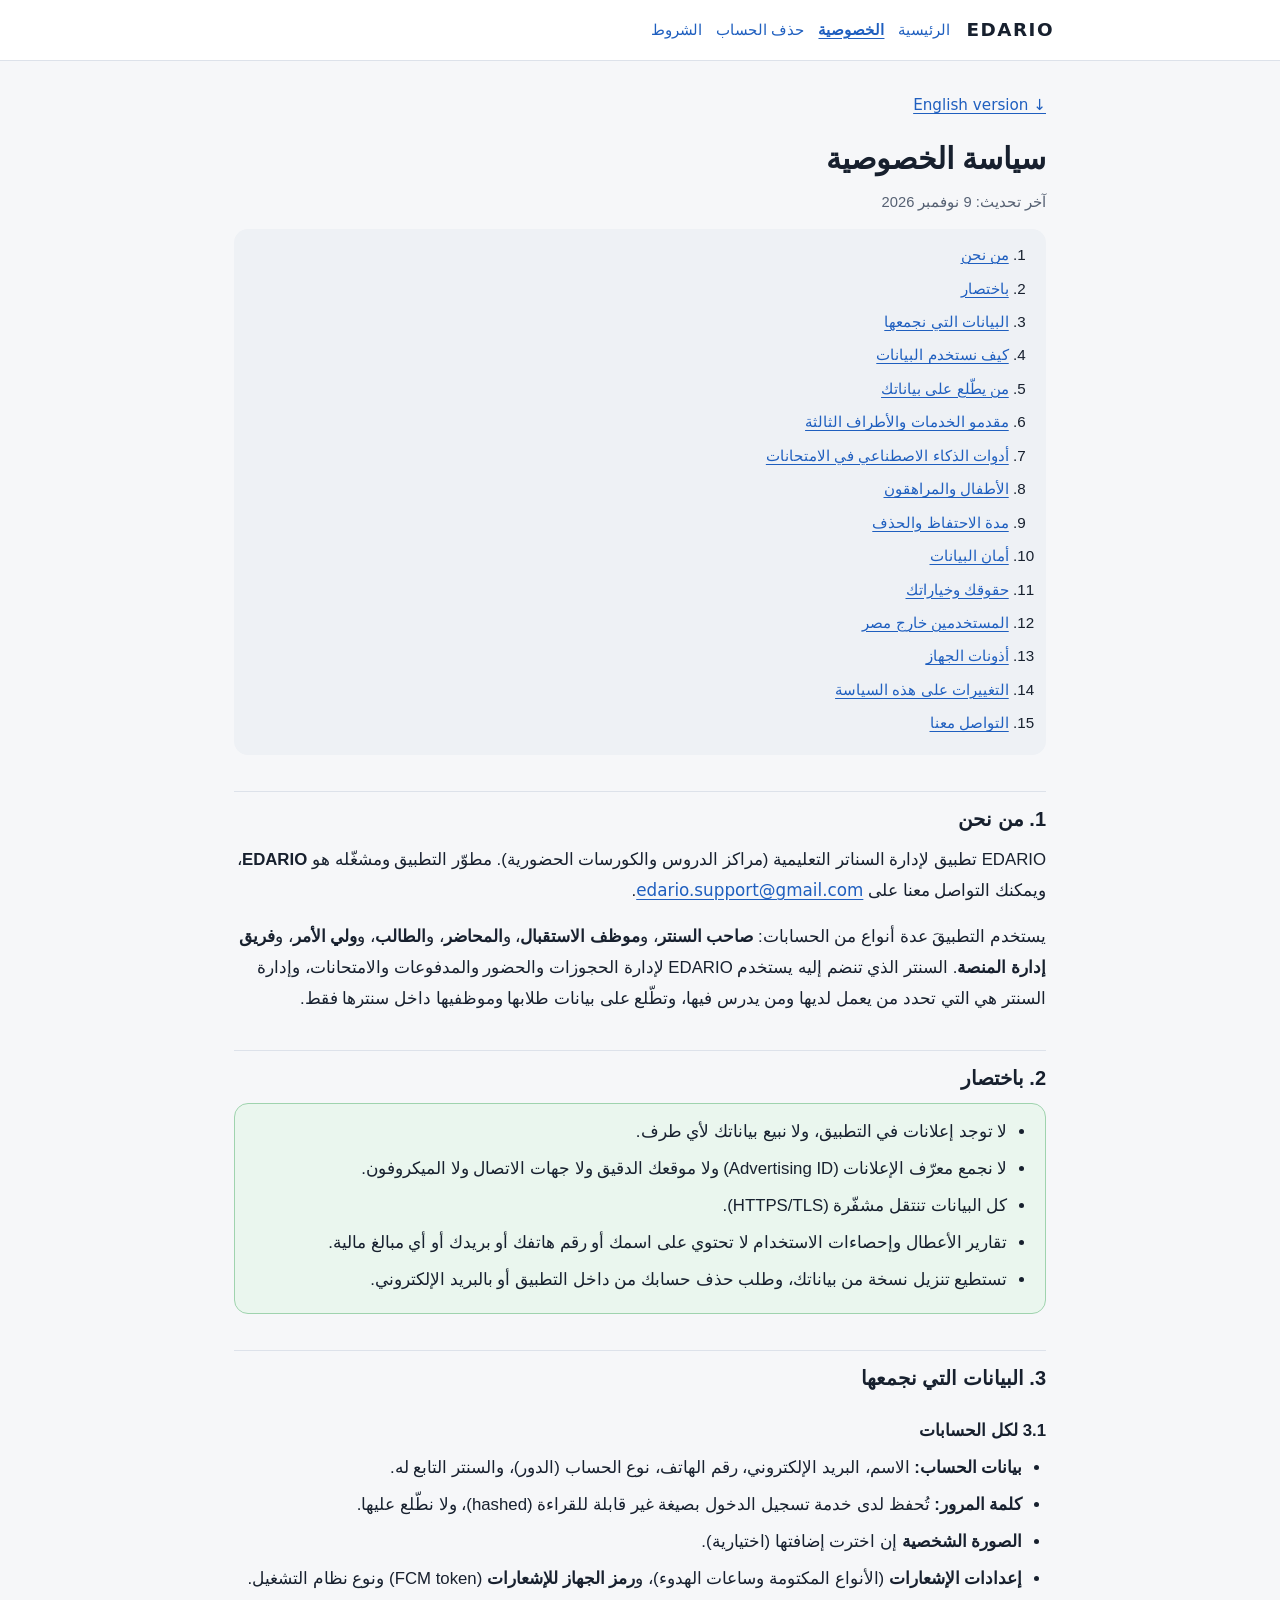
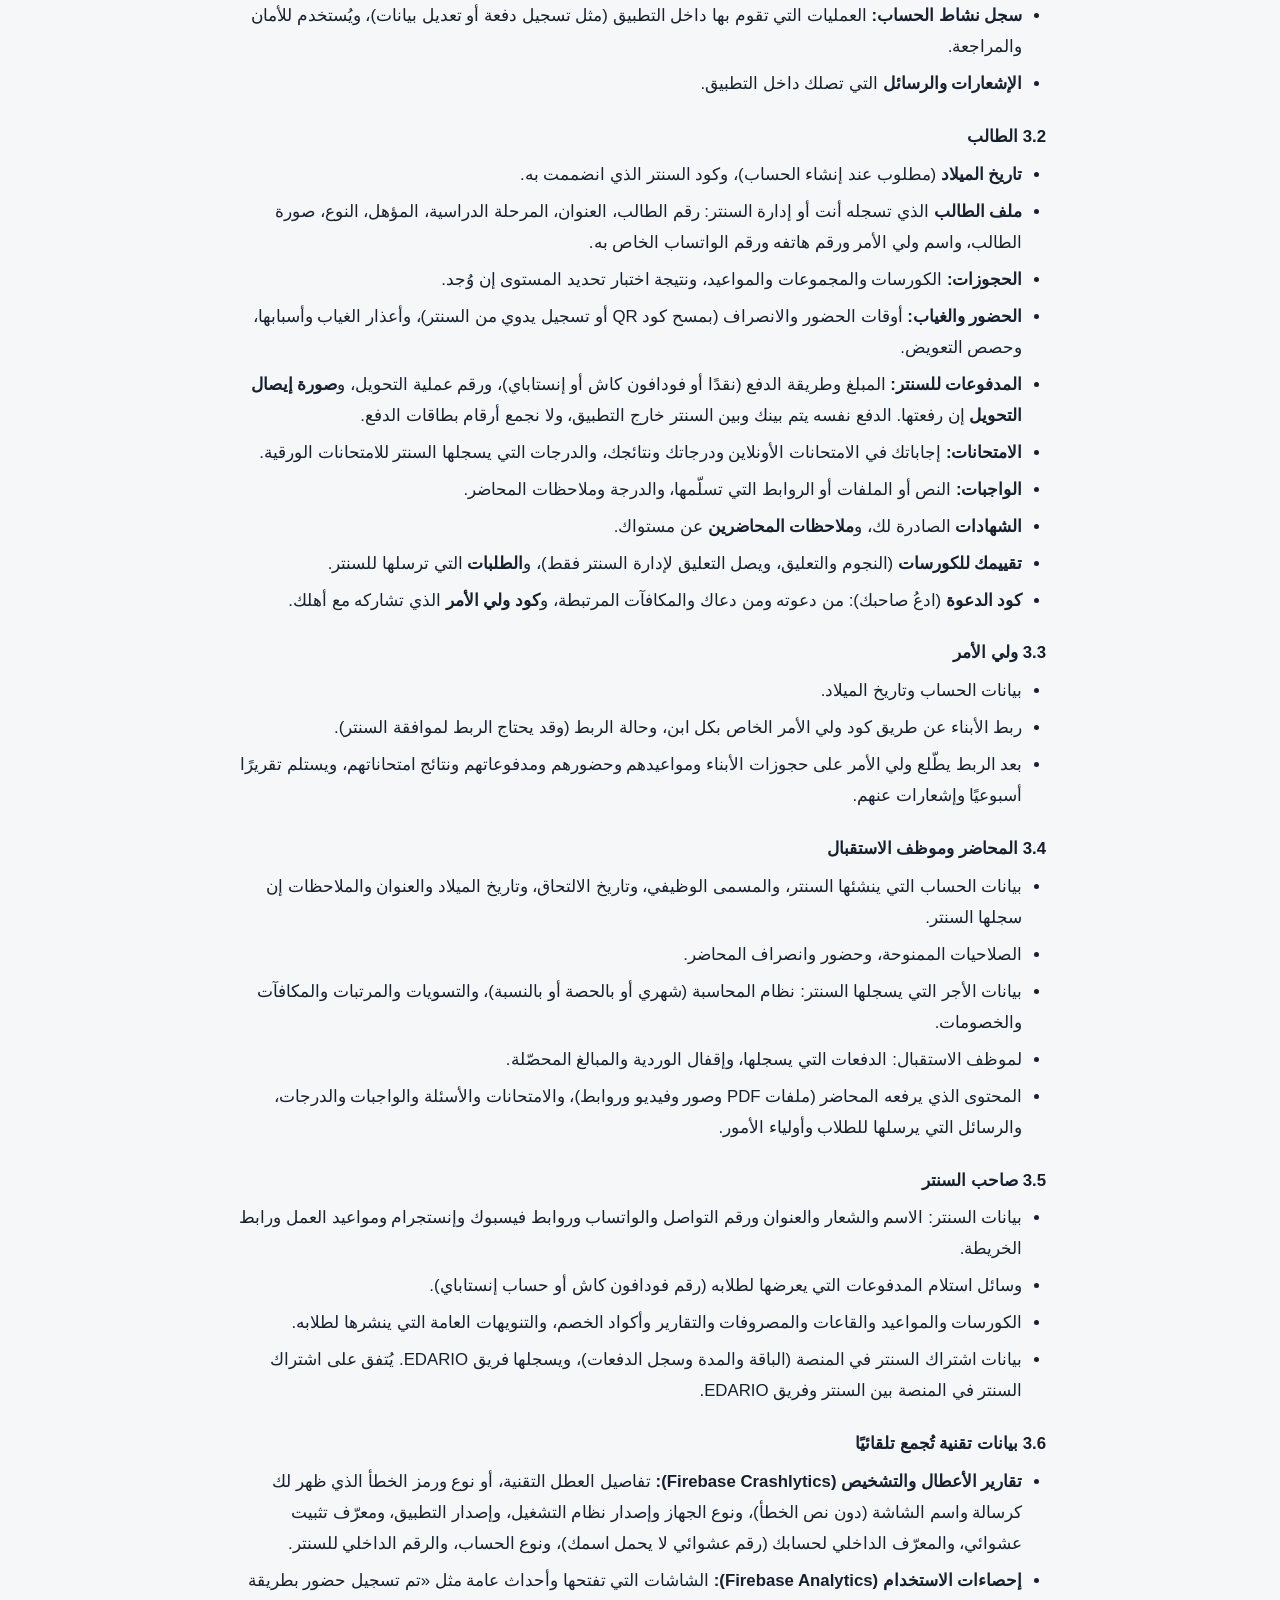
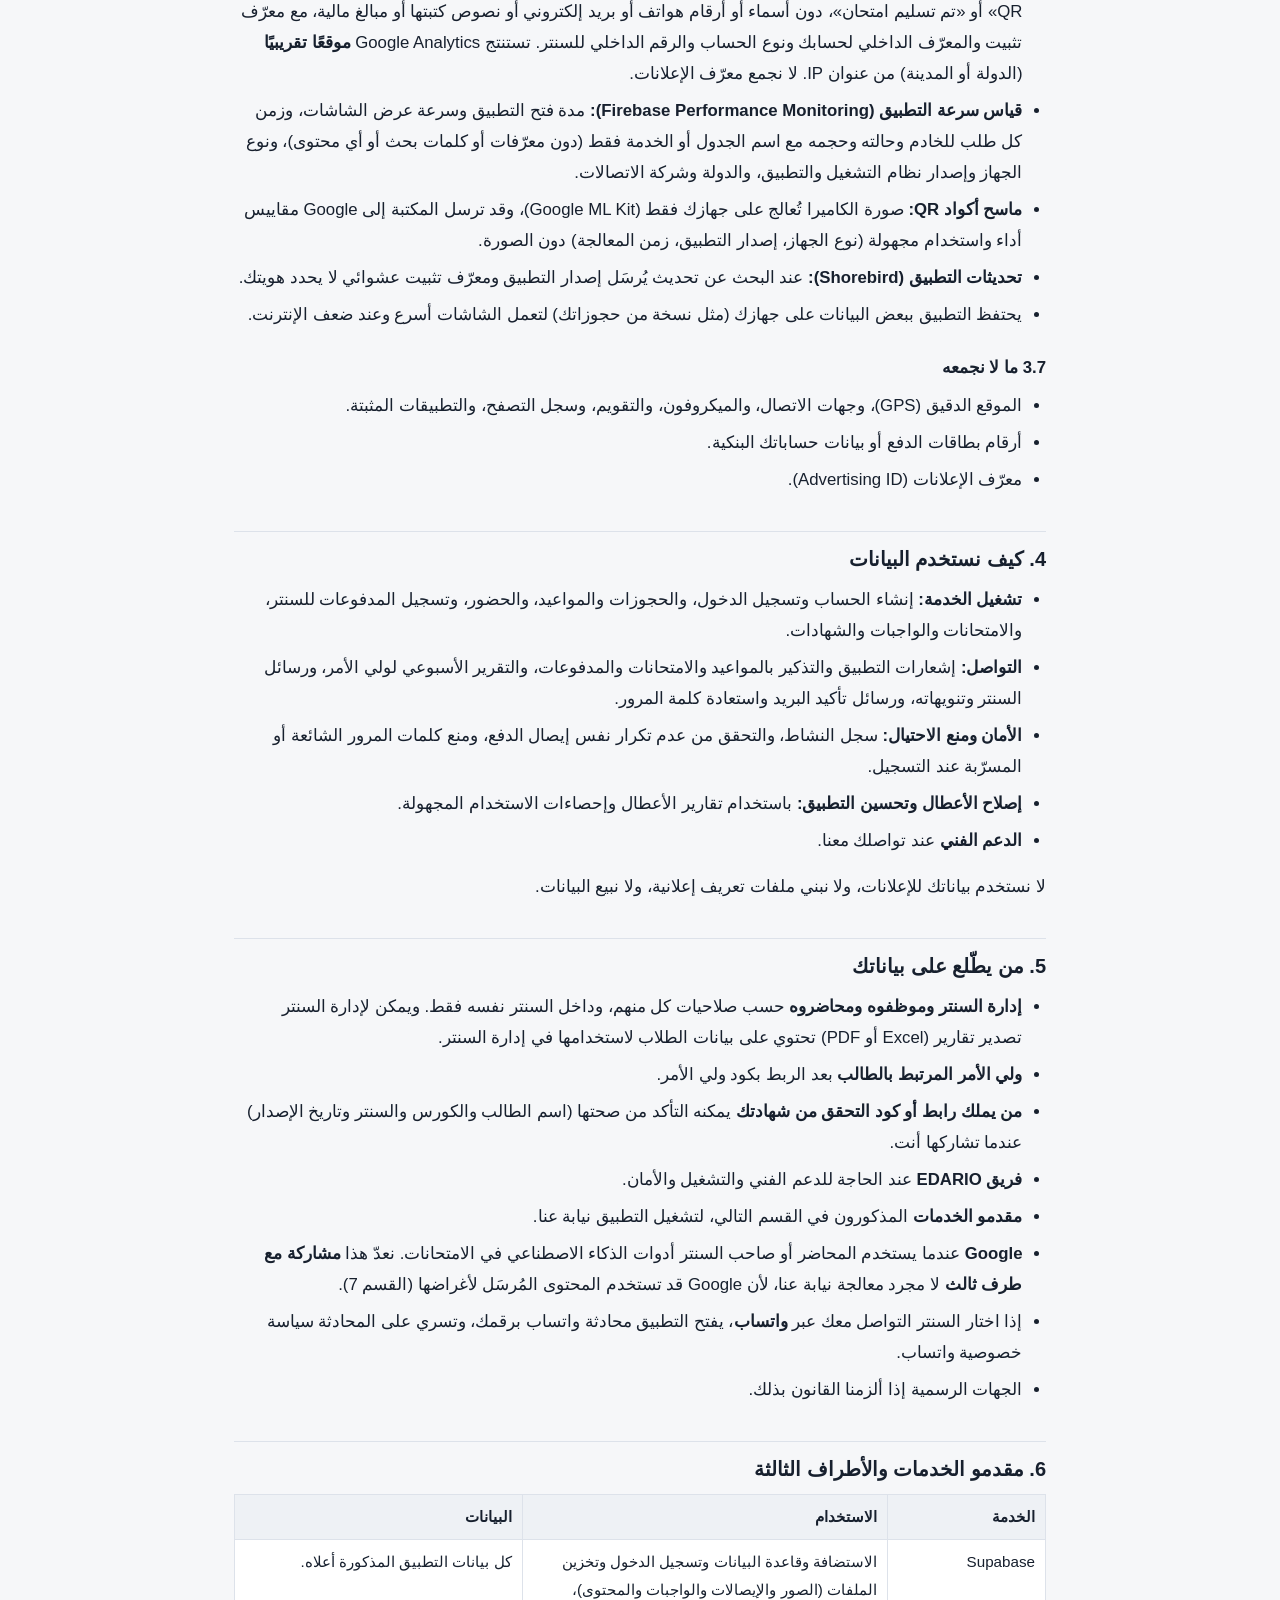
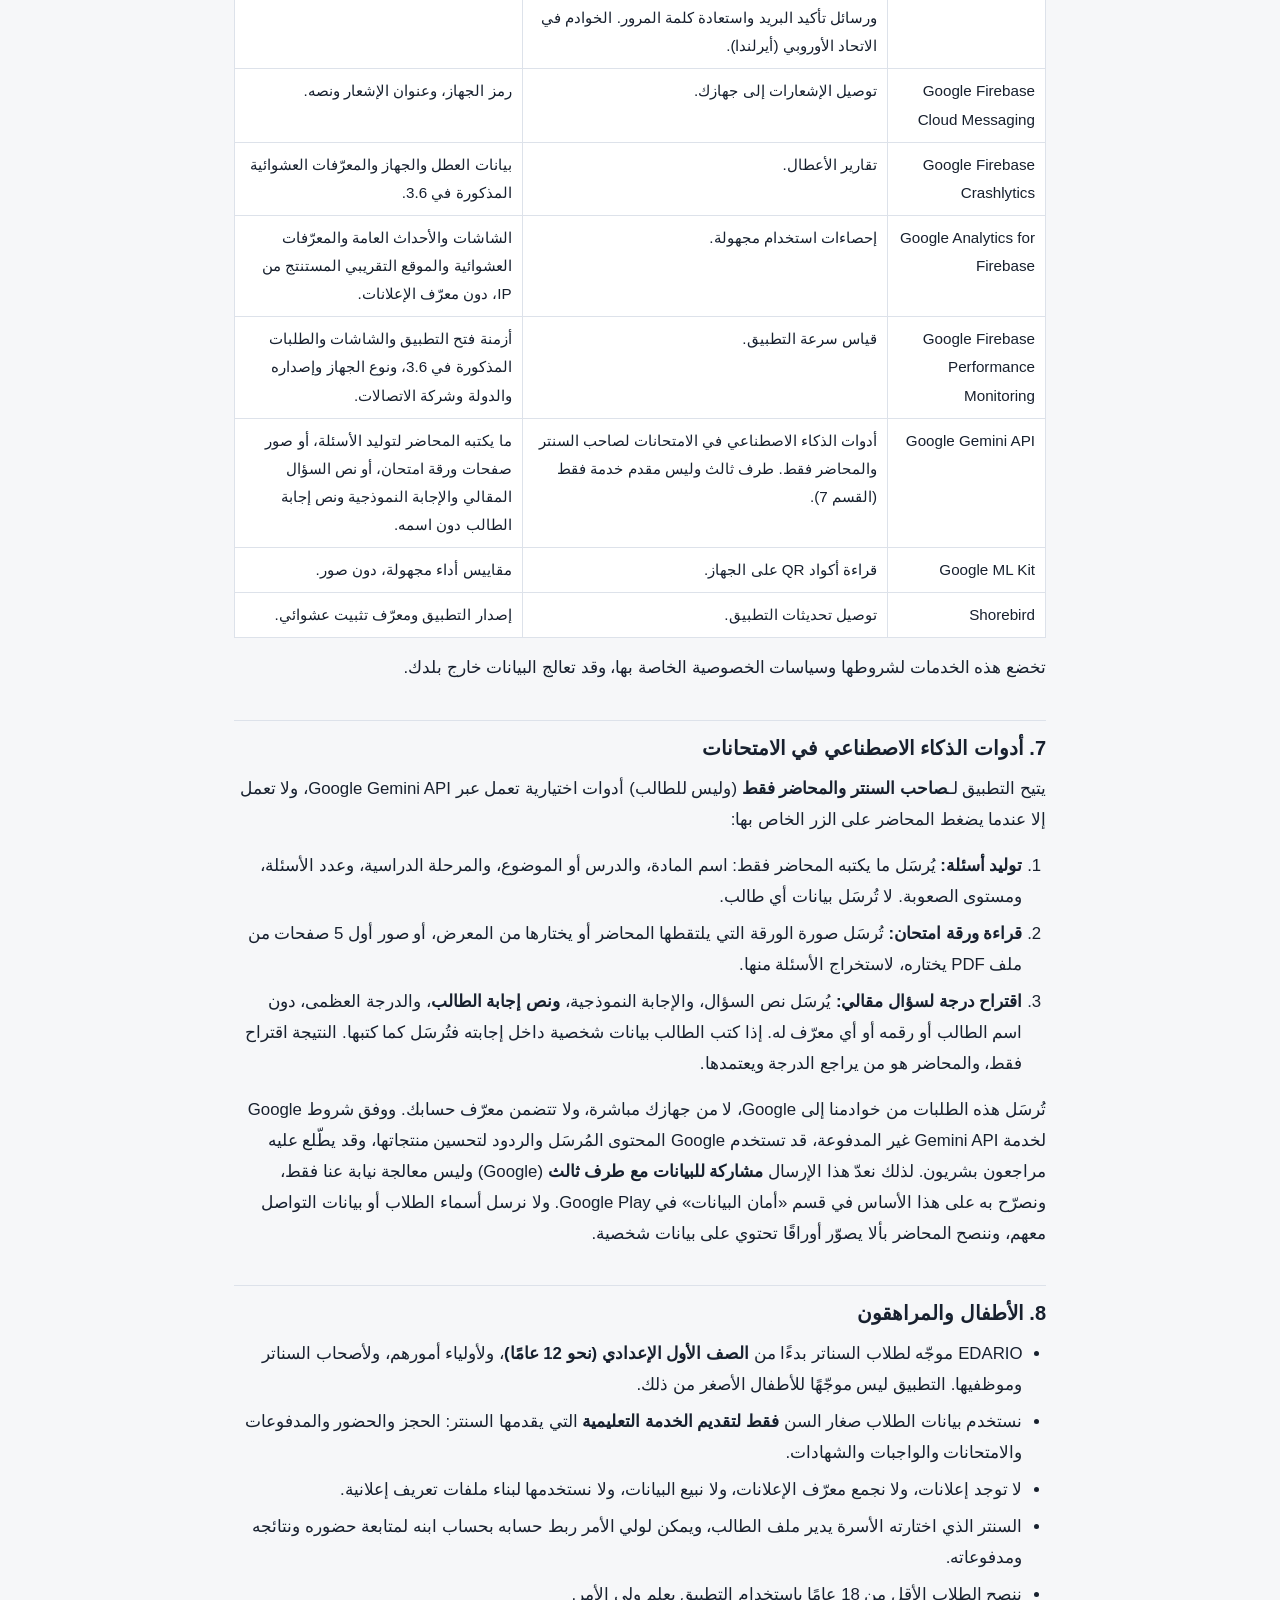
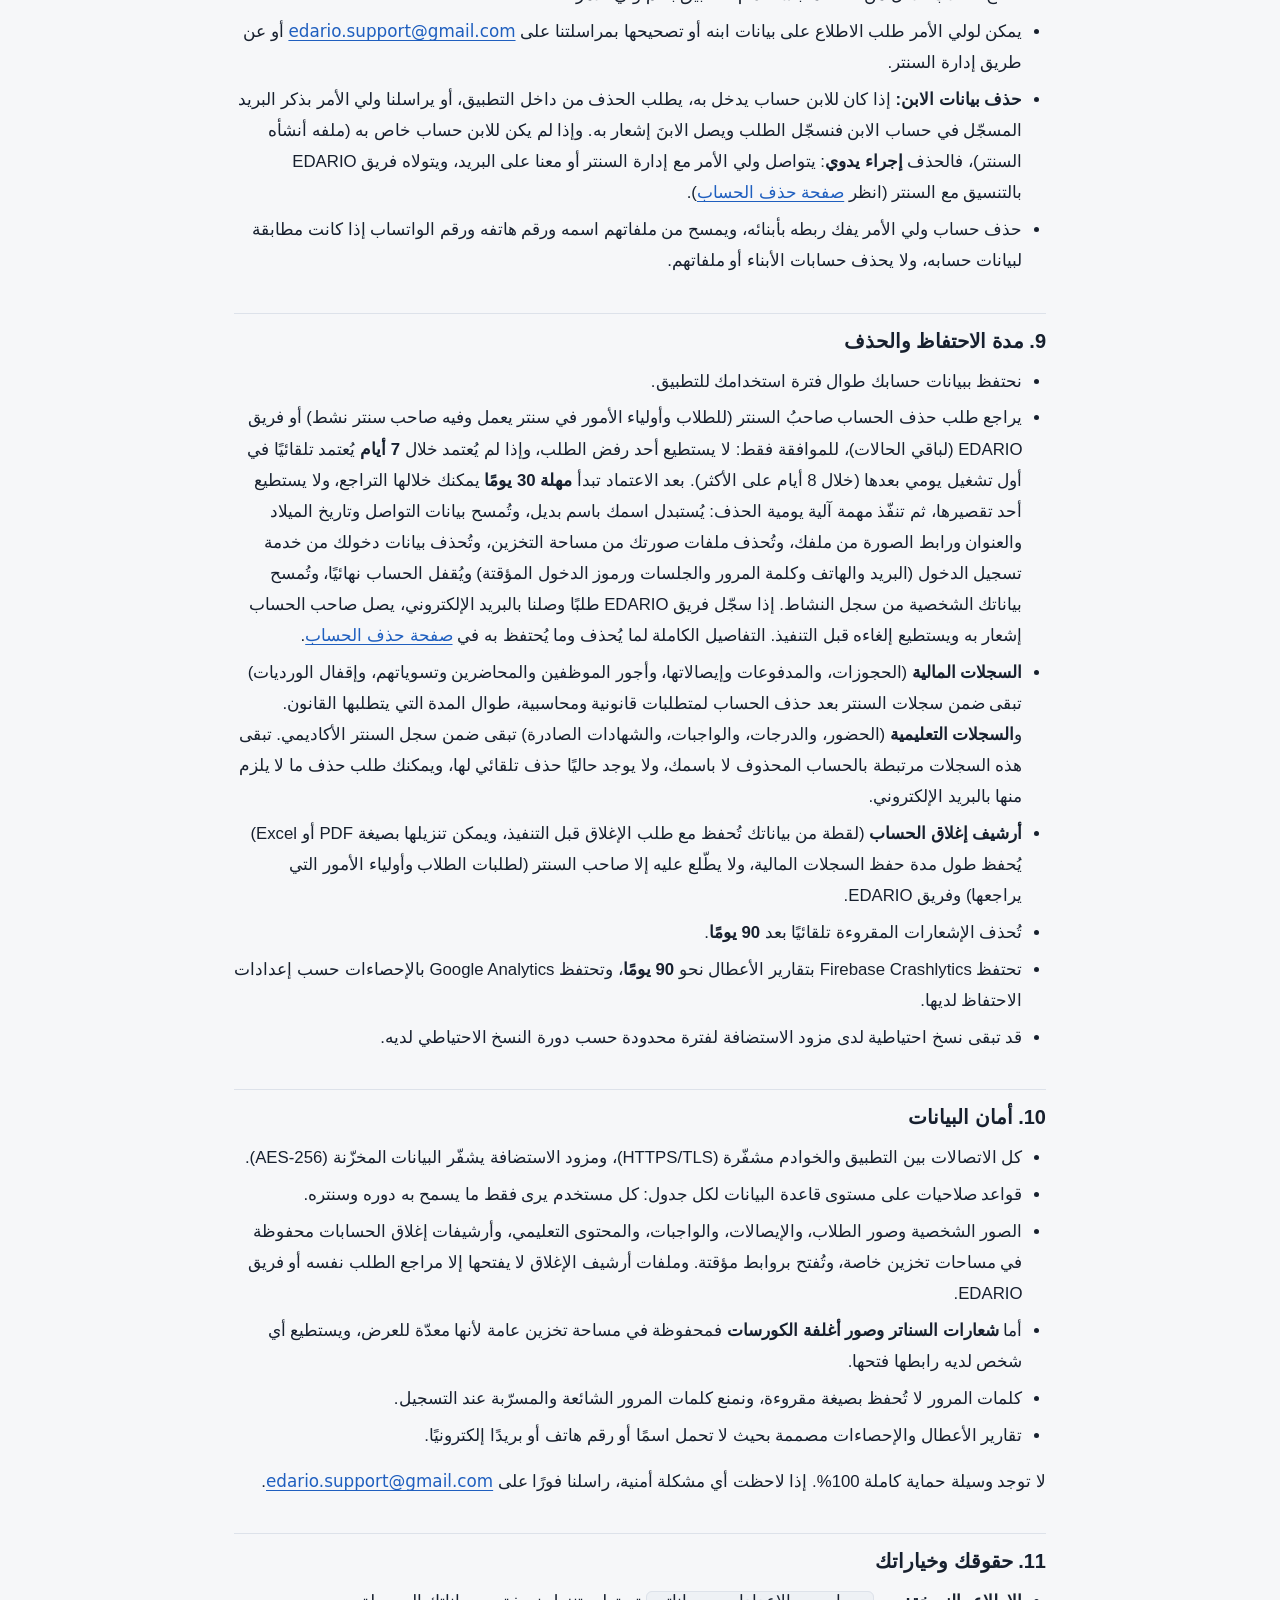
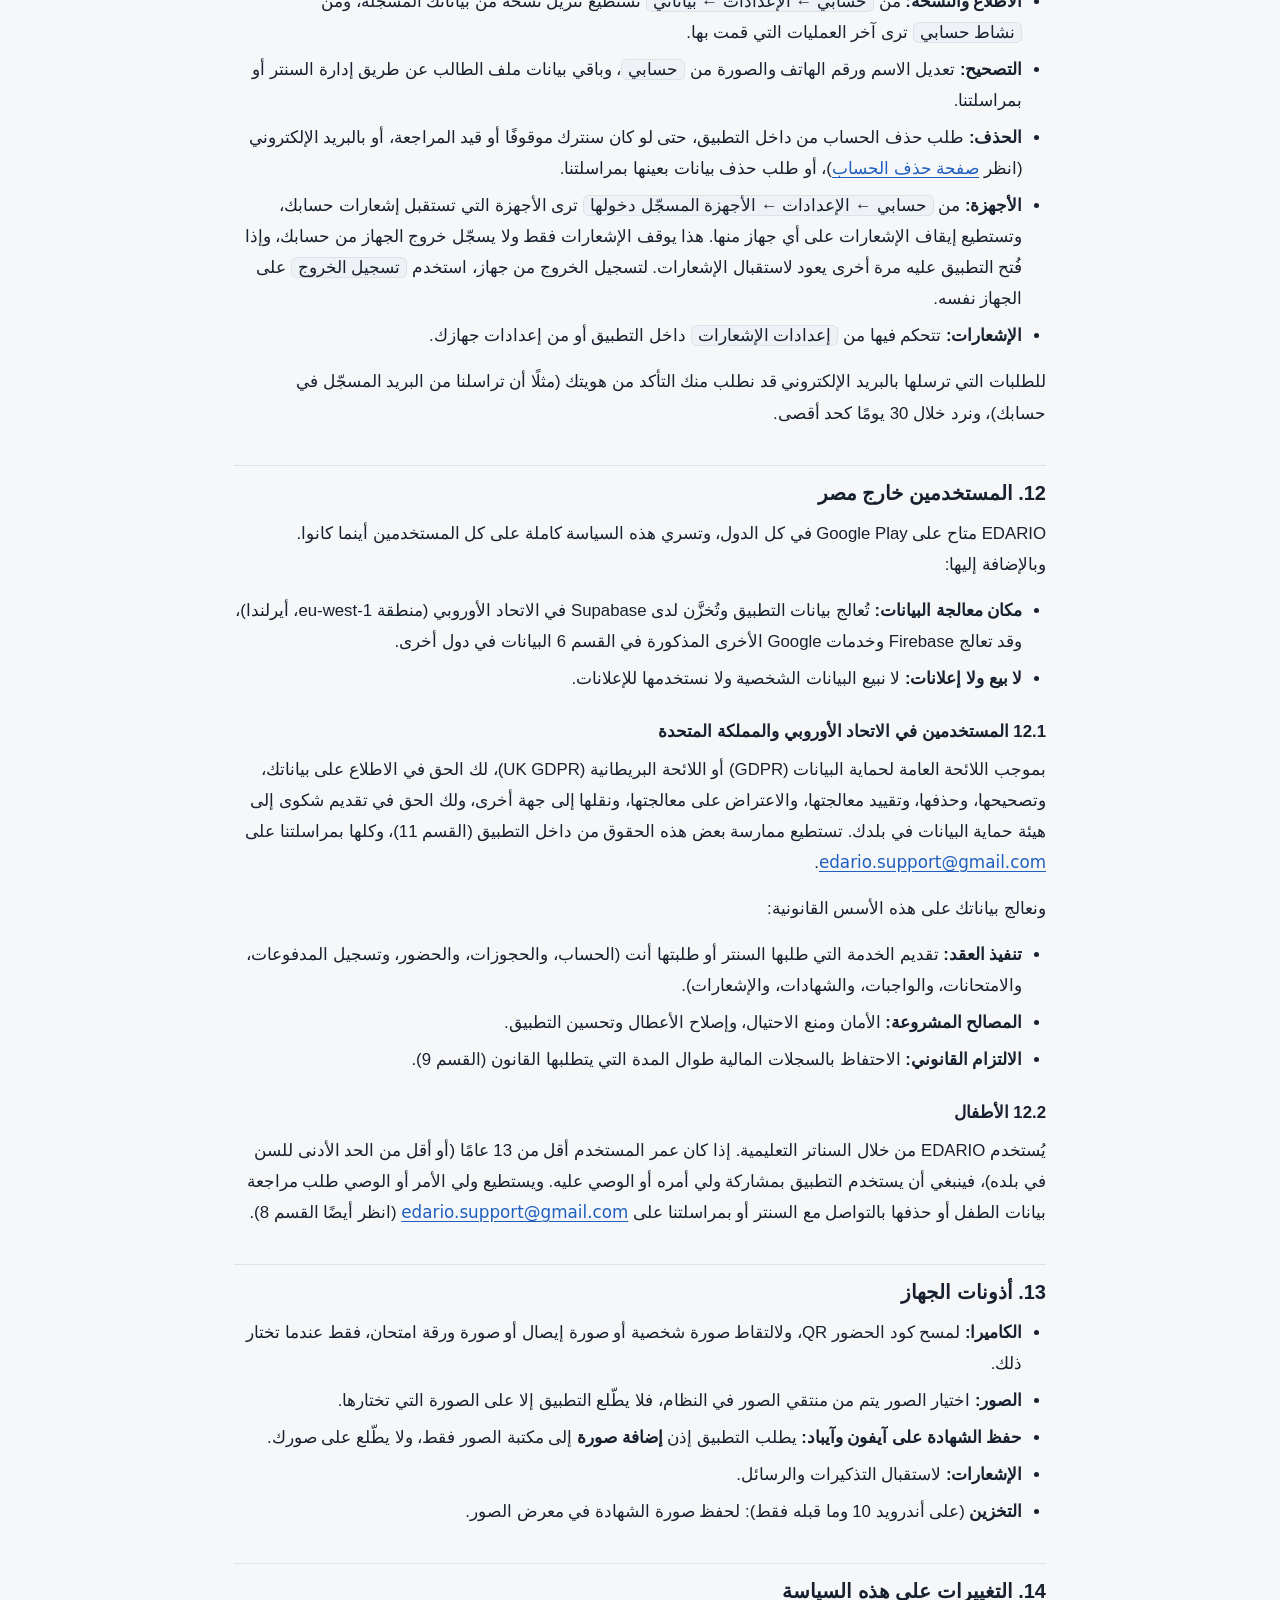
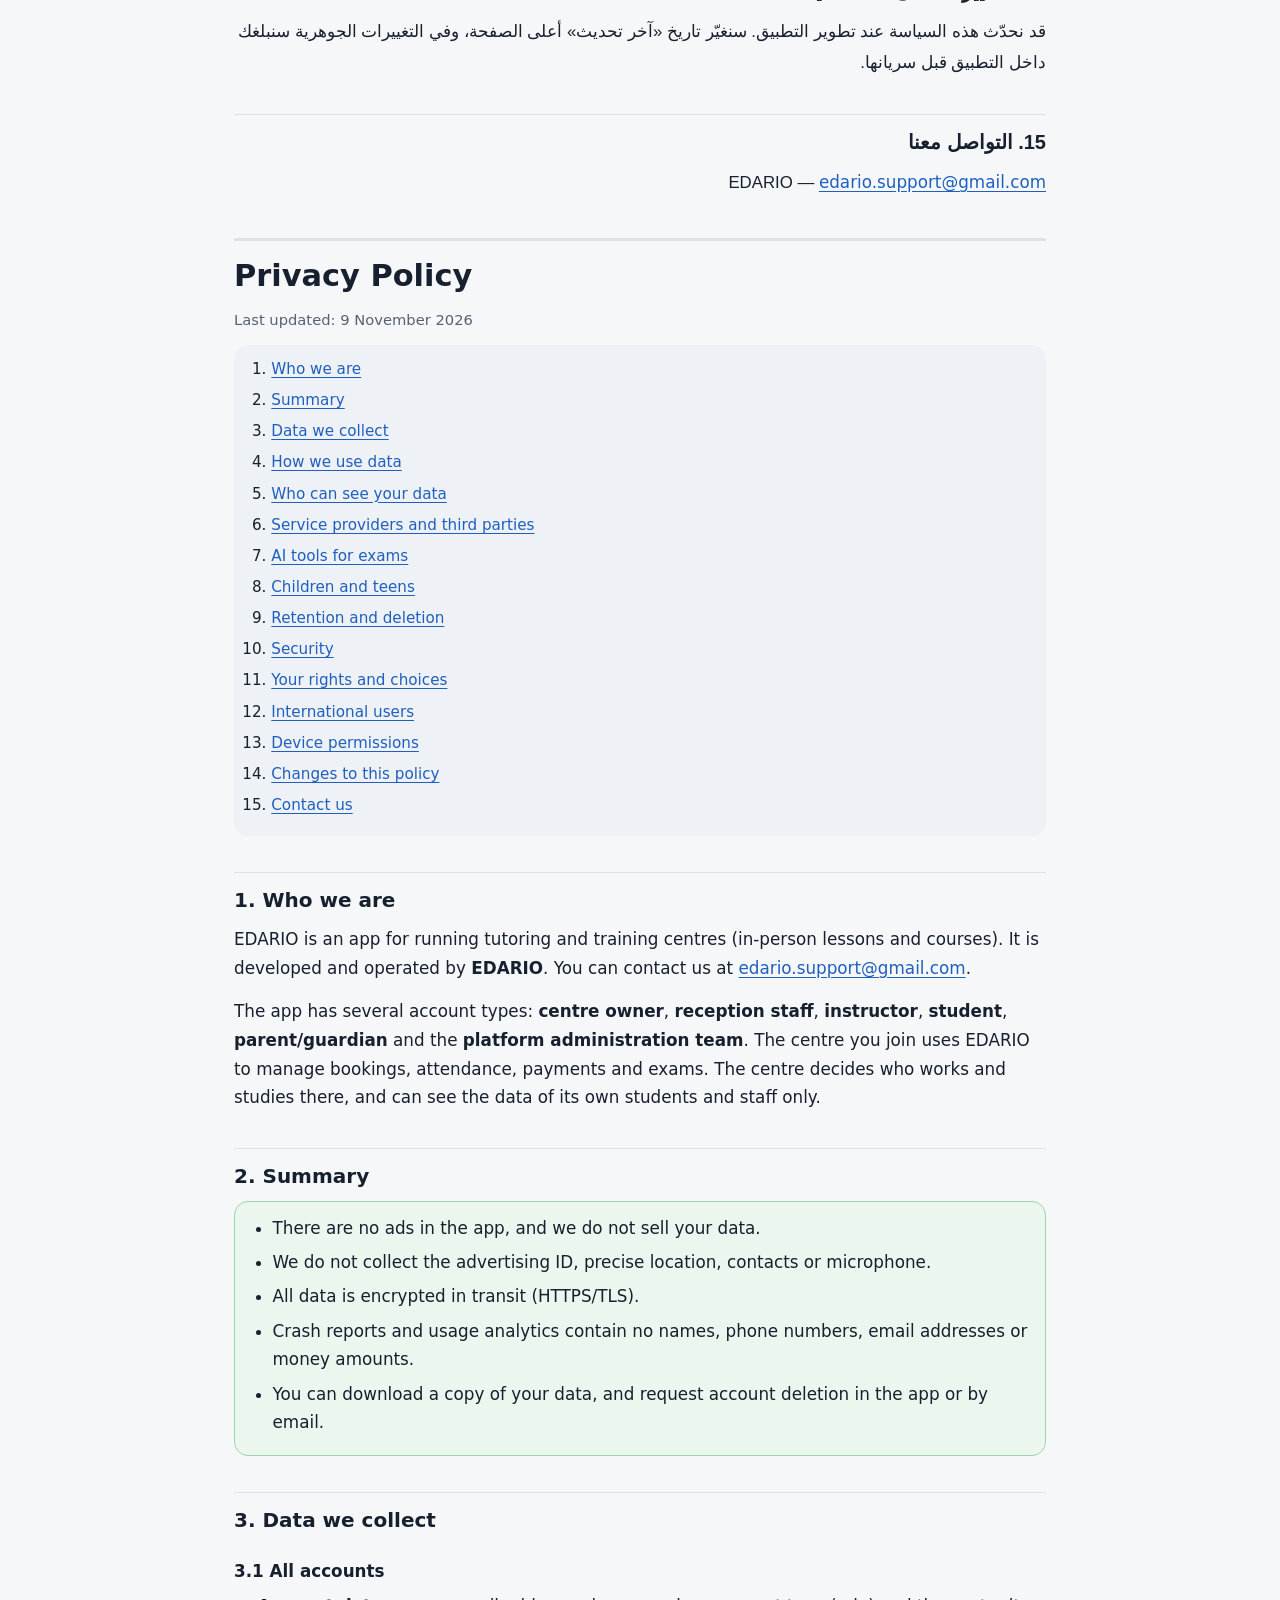
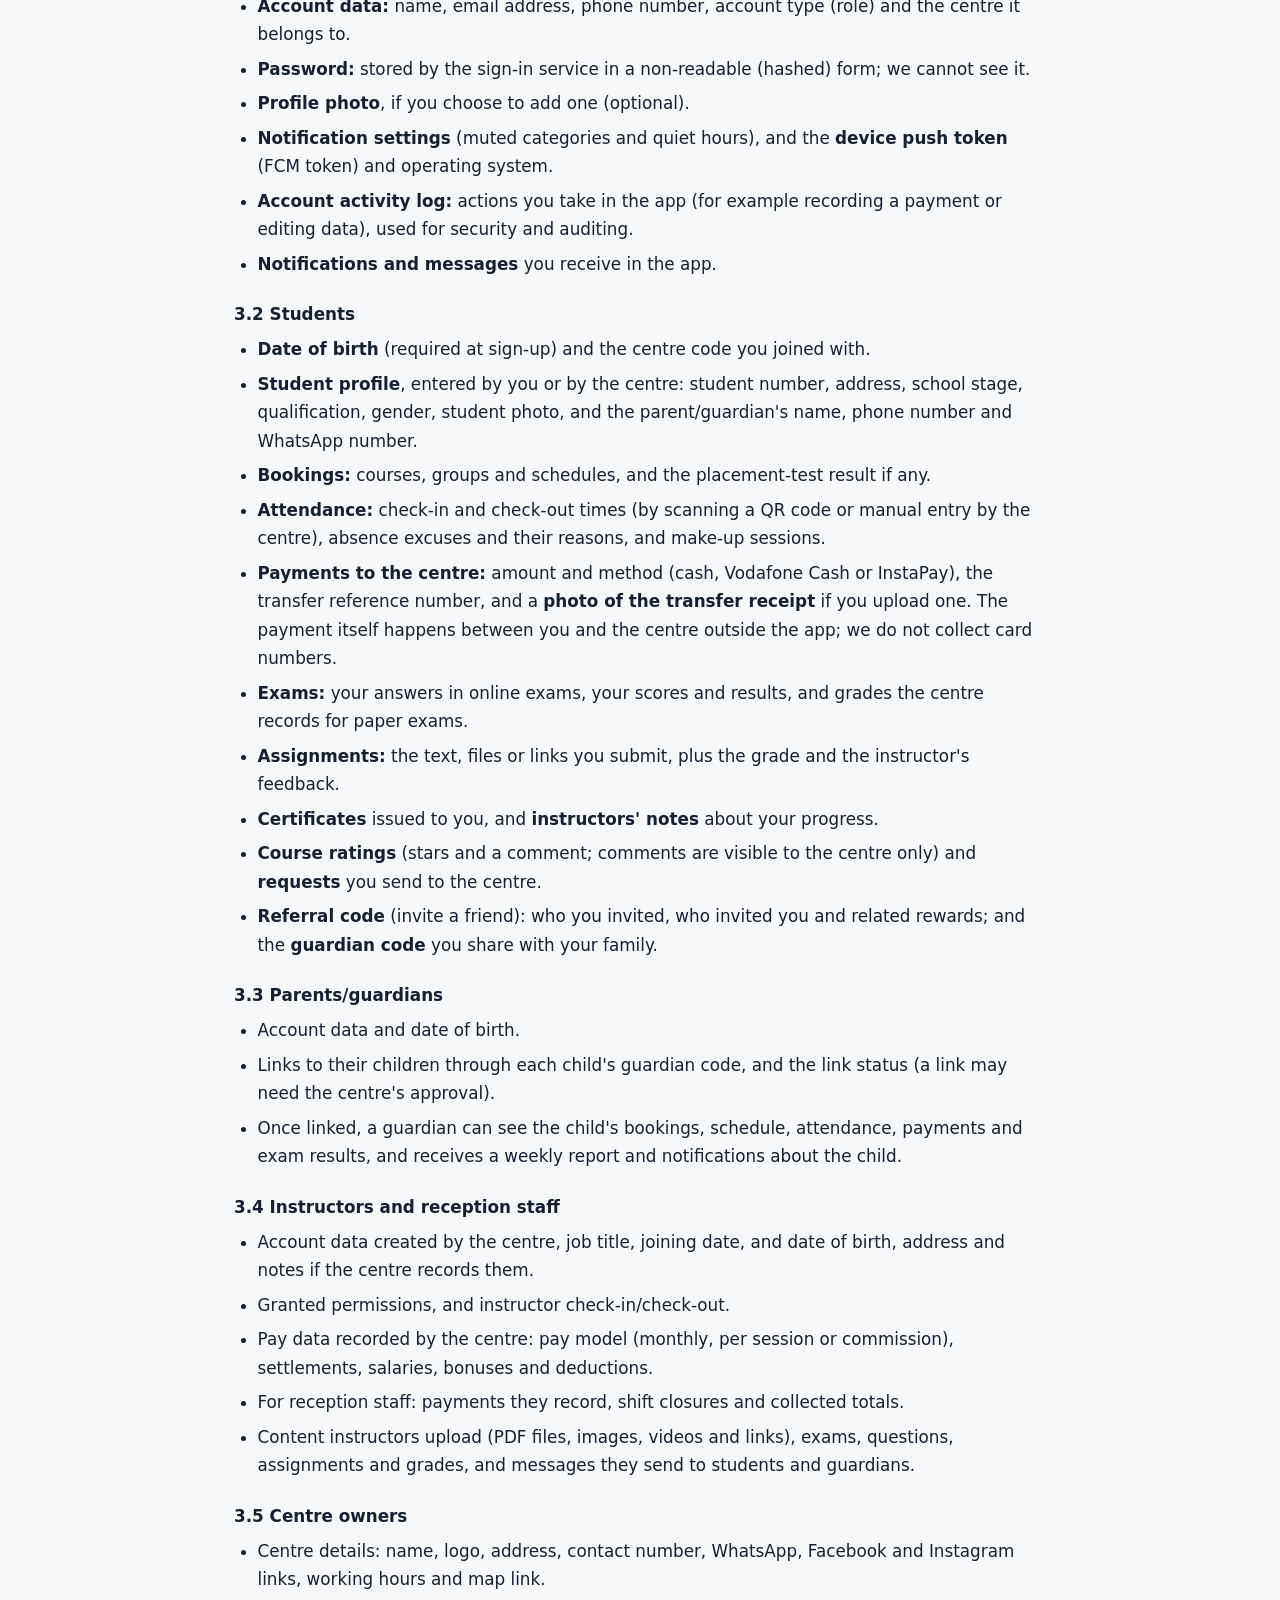
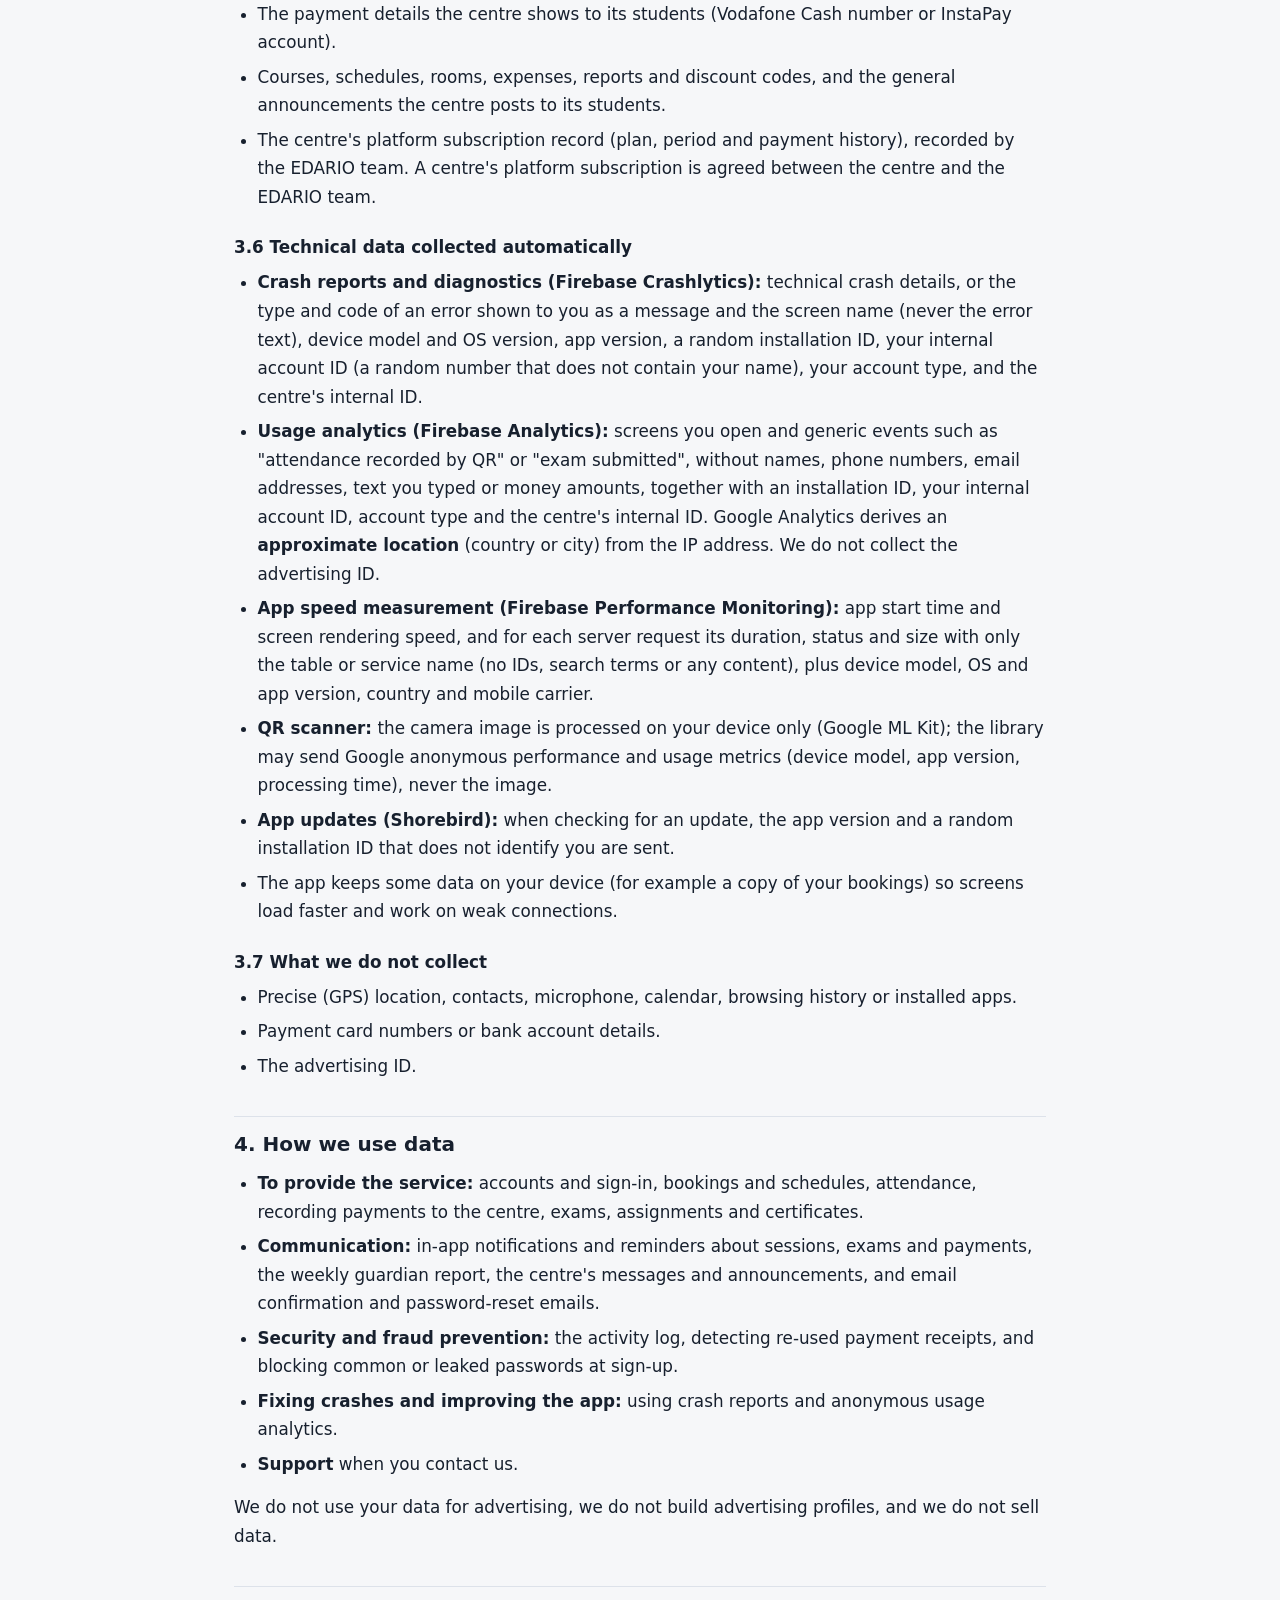
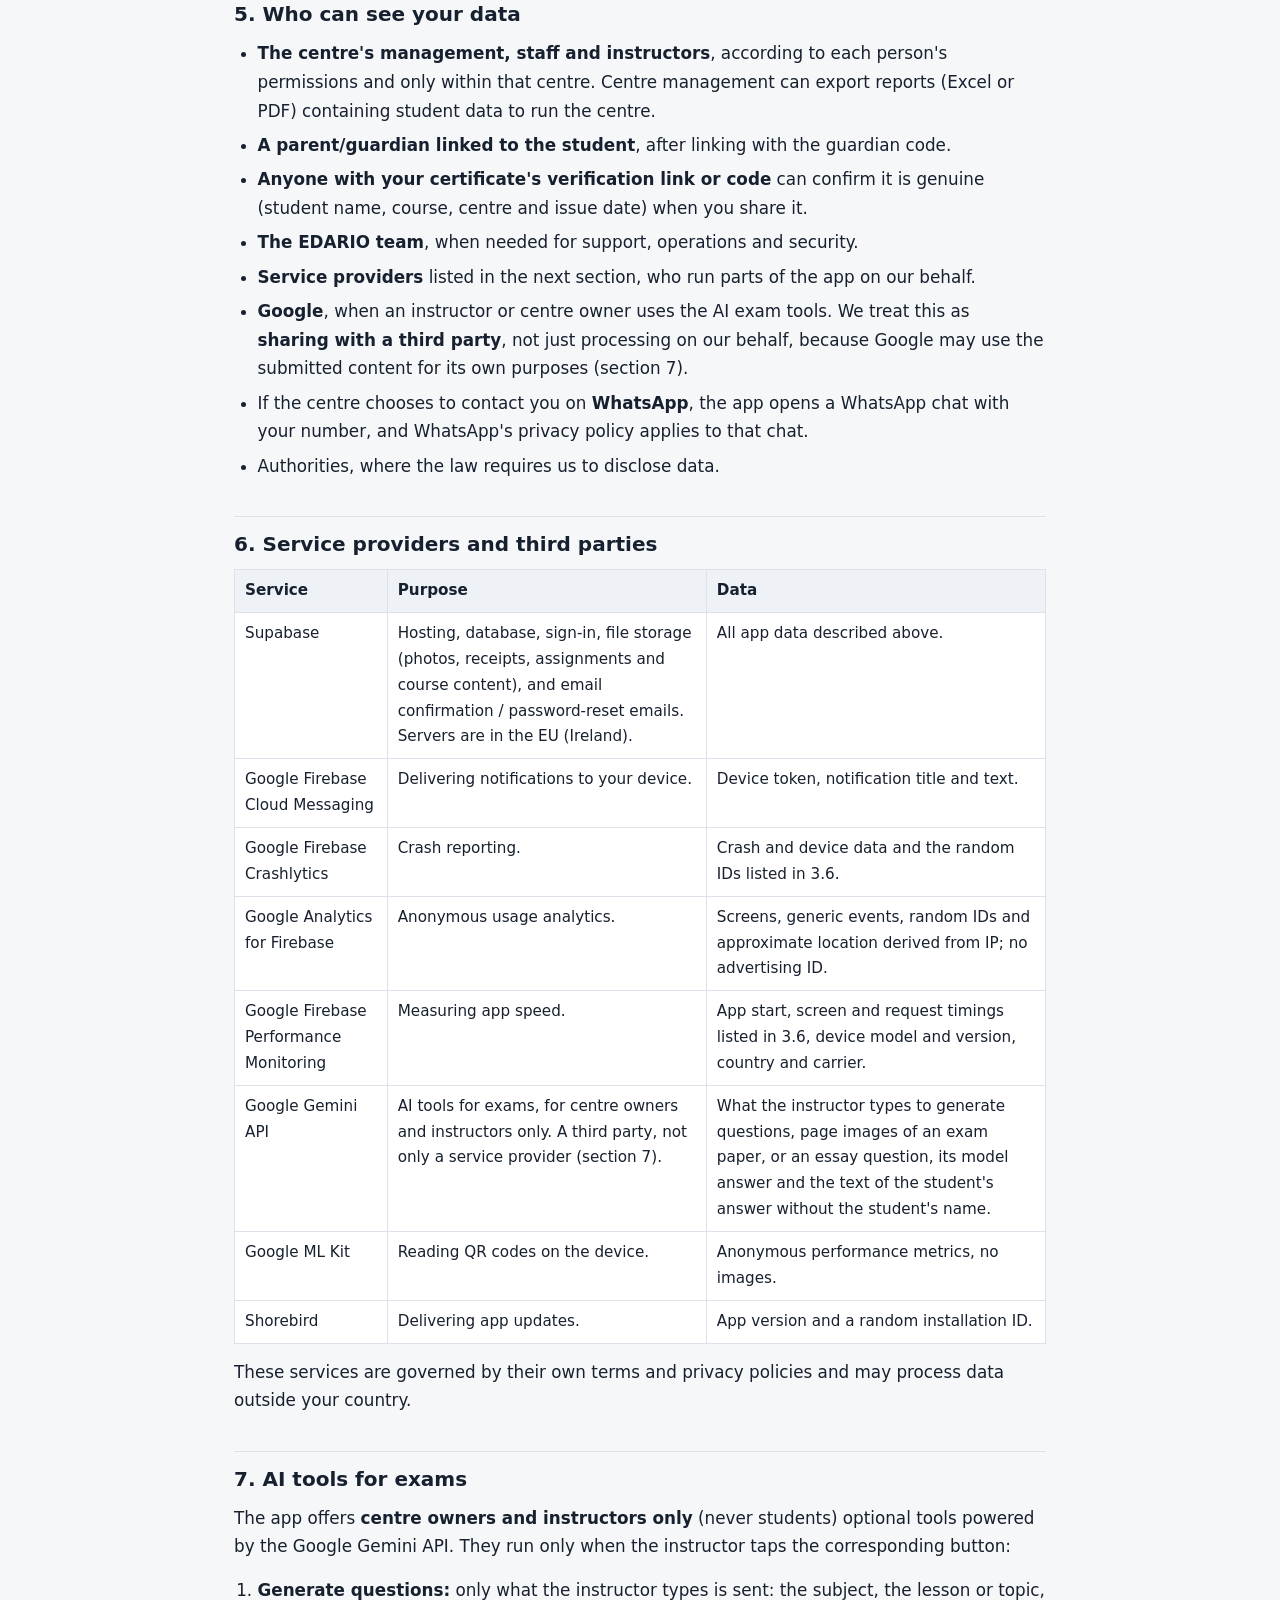
==== commit 53433c30: "سياسة الخصوصية: قياس السرعة بـFirebase Performance، والخطوط بقت جوه التطبيق Co-Authored-By: Claude O" ====
--- a/privacy.html
+++ b/privacy.html
@@ -26,7 +26,7 @@
 
     <!-- ===================================================== العربية -->
     <h1>سياسة الخصوصية</h1>
-    <p class="meta">آخر تحديث: 15 أكتوبر 2026</p>
+    <p class="meta">آخر تحديث: 9 نوفمبر 2026</p>
 
     <nav class="toc" aria-label="محتويات الصفحة">
       <ol>
@@ -125,7 +125,7 @@
     <h3>3.6 بيانات تقنية تُجمع تلقائيًا</h3>
     <ul>
       <li>
-        <strong>تقارير الأعطال والتشخيص (Firebase Crashlytics):</strong> تفاصيل العطل التقنية، ونوع الجهاز وإصدار نظام التشغيل،
+        <strong>تقارير الأعطال والتشخيص (Firebase Crashlytics):</strong> تفاصيل العطل التقنية، أو نوع ورمز الخطأ الذي ظهر لك كرسالة واسم الشاشة (دون نص الخطأ)، ونوع الجهاز وإصدار نظام التشغيل،
         وإصدار التطبيق، ومعرّف تثبيت عشوائي، والمعرّف الداخلي لحسابك (رقم عشوائي لا يحمل اسمك)، ونوع الحساب، والرقم الداخلي للسنتر.
       </li>
       <li>
@@ -135,11 +135,15 @@
         تستنتج Google Analytics <strong>موقعًا تقريبيًا</strong> (الدولة أو المدينة) من عنوان IP. لا نجمع معرّف الإعلانات.
       </li>
       <li>
+        <strong>قياس سرعة التطبيق (Firebase Performance Monitoring):</strong> مدة فتح التطبيق وسرعة عرض الشاشات، وزمن كل طلب
+        للخادم وحالته وحجمه مع اسم الجدول أو الخدمة فقط (دون معرّفات أو كلمات بحث أو أي محتوى)، ونوع الجهاز وإصدار نظام التشغيل
+        والتطبيق، والدولة وشركة الاتصالات.
+      </li>
+      <li>
         <strong>ماسح أكواد QR:</strong> صورة الكاميرا تُعالج على جهازك فقط (Google ML Kit)، وقد ترسل المكتبة إلى Google
         مقاييس أداء واستخدام مجهولة (نوع الجهاز، إصدار التطبيق، زمن المعالجة) دون الصورة.
       </li>
       <li><strong>تحديثات التطبيق (Shorebird):</strong> عند البحث عن تحديث يُرسَل إصدار التطبيق ومعرّف تثبيت عشوائي لا يحدد هويتك.</li>
-      <li><strong>الخطوط (Google Fonts):</strong> يُنزّل التطبيق ملفات الخطوط من خوادم Google، ويتضمن هذا الطلب عنوان IP كأي طلب على الإنترنت.</li>
       <li>يحتفظ التطبيق ببعض البيانات على جهازك (مثل نسخة من حجوزاتك) لتعمل الشاشات أسرع وعند ضعف الإنترنت.</li>
     </ul>
 
@@ -200,6 +204,11 @@
             <td>الشاشات والأحداث العامة والمعرّفات العشوائية والموقع التقريبي المستنتج من IP، دون معرّف الإعلانات.</td>
           </tr>
           <tr>
+            <td>Google Firebase Performance Monitoring</td>
+            <td>قياس سرعة التطبيق.</td>
+            <td>أزمنة فتح التطبيق والشاشات والطلبات المذكورة في 3.6، ونوع الجهاز وإصداره والدولة وشركة الاتصالات.</td>
+          </tr>
+          <tr>
             <td>Google Gemini API</td>
             <td>أدوات الذكاء الاصطناعي في الامتحانات لصاحب السنتر والمحاضر فقط. طرف ثالث وليس مقدم خدمة فقط (القسم 7).</td>
             <td>ما يكتبه المحاضر لتوليد الأسئلة، أو صور صفحات ورقة امتحان، أو نص السؤال المقالي والإجابة النموذجية ونص إجابة الطالب دون اسمه.</td>
@@ -208,11 +217,6 @@
             <td>Google ML Kit</td>
             <td>قراءة أكواد QR على الجهاز.</td>
             <td>مقاييس أداء مجهولة، دون صور.</td>
-          </tr>
-          <tr>
-            <td>Google Fonts</td>
-            <td>تنزيل خطوط التطبيق.</td>
-            <td>عنوان IP وبيانات الطلب التقنية.</td>
           </tr>
           <tr>
             <td>Shorebird</td>
@@ -361,7 +365,7 @@
     <!-- ===================================================== English -->
     <section id="en" class="lang-section" lang="en" dir="ltr">
       <h1>Privacy Policy</h1>
-      <p class="meta">Last updated: 15 October 2026</p>
+      <p class="meta">Last updated: 9 November 2026</p>
 
       <nav class="toc" aria-label="Contents">
         <ol>
@@ -461,7 +465,7 @@
       <h3>3.6 Technical data collected automatically</h3>
       <ul>
         <li>
-          <strong>Crash reports and diagnostics (Firebase Crashlytics):</strong> technical crash details, device model and OS version,
+          <strong>Crash reports and diagnostics (Firebase Crashlytics):</strong> technical crash details, or the type and code of an error shown to you as a message and the screen name (never the error text), device model and OS version,
           app version, a random installation ID, your internal account ID (a random number that does not contain your name),
           your account type, and the centre's internal ID.
         </li>
@@ -472,11 +476,15 @@
           Google Analytics derives an <strong>approximate location</strong> (country or city) from the IP address. We do not collect the advertising ID.
         </li>
         <li>
+          <strong>App speed measurement (Firebase Performance Monitoring):</strong> app start time and screen rendering speed, and for each
+          server request its duration, status and size with only the table or service name (no IDs, search terms or any content),
+          plus device model, OS and app version, country and mobile carrier.
+        </li>
+        <li>
           <strong>QR scanner:</strong> the camera image is processed on your device only (Google ML Kit); the library may send Google
           anonymous performance and usage metrics (device model, app version, processing time), never the image.
         </li>
         <li><strong>App updates (Shorebird):</strong> when checking for an update, the app version and a random installation ID that does not identify you are sent.</li>
-        <li><strong>Fonts (Google Fonts):</strong> the app downloads its font files from Google's servers; like any internet request this includes your IP address.</li>
         <li>The app keeps some data on your device (for example a copy of your bookings) so screens load faster and work on weak connections.</li>
       </ul>
 
@@ -537,6 +545,11 @@
               <td>Screens, generic events, random IDs and approximate location derived from IP; no advertising ID.</td>
             </tr>
             <tr>
+              <td>Google Firebase Performance Monitoring</td>
+              <td>Measuring app speed.</td>
+              <td>App start, screen and request timings listed in 3.6, device model and version, country and carrier.</td>
+            </tr>
+            <tr>
               <td>Google Gemini API</td>
               <td>AI tools for exams, for centre owners and instructors only. A third party, not only a service provider (section 7).</td>
               <td>What the instructor types to generate questions, page images of an exam paper, or an essay question, its model answer and the text of the student's answer without the student's name.</td>
@@ -545,11 +558,6 @@
               <td>Google ML Kit</td>
               <td>Reading QR codes on the device.</td>
               <td>Anonymous performance metrics, no images.</td>
-            </tr>
-            <tr>
-              <td>Google Fonts</td>
-              <td>Downloading the app's fonts.</td>
-              <td>IP address and technical request data.</td>
             </tr>
             <tr>
               <td>Shorebird</td>
